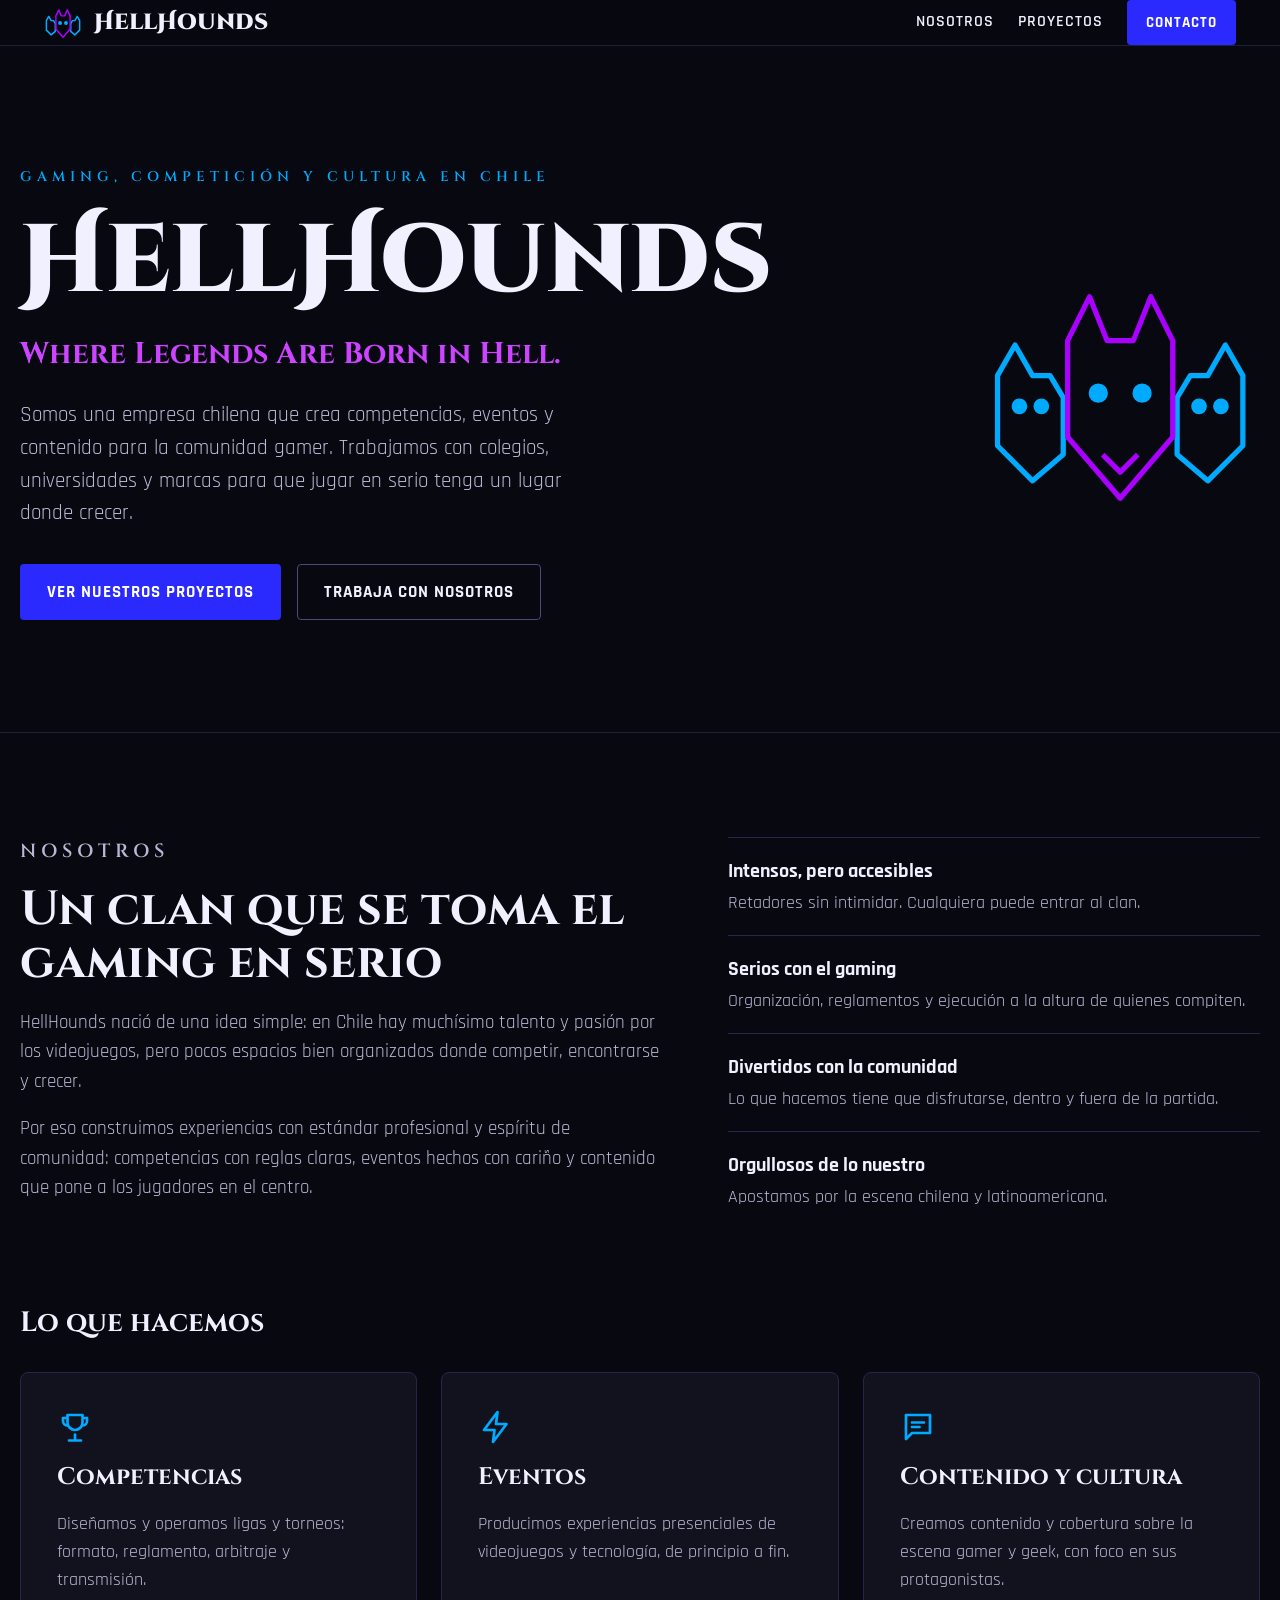
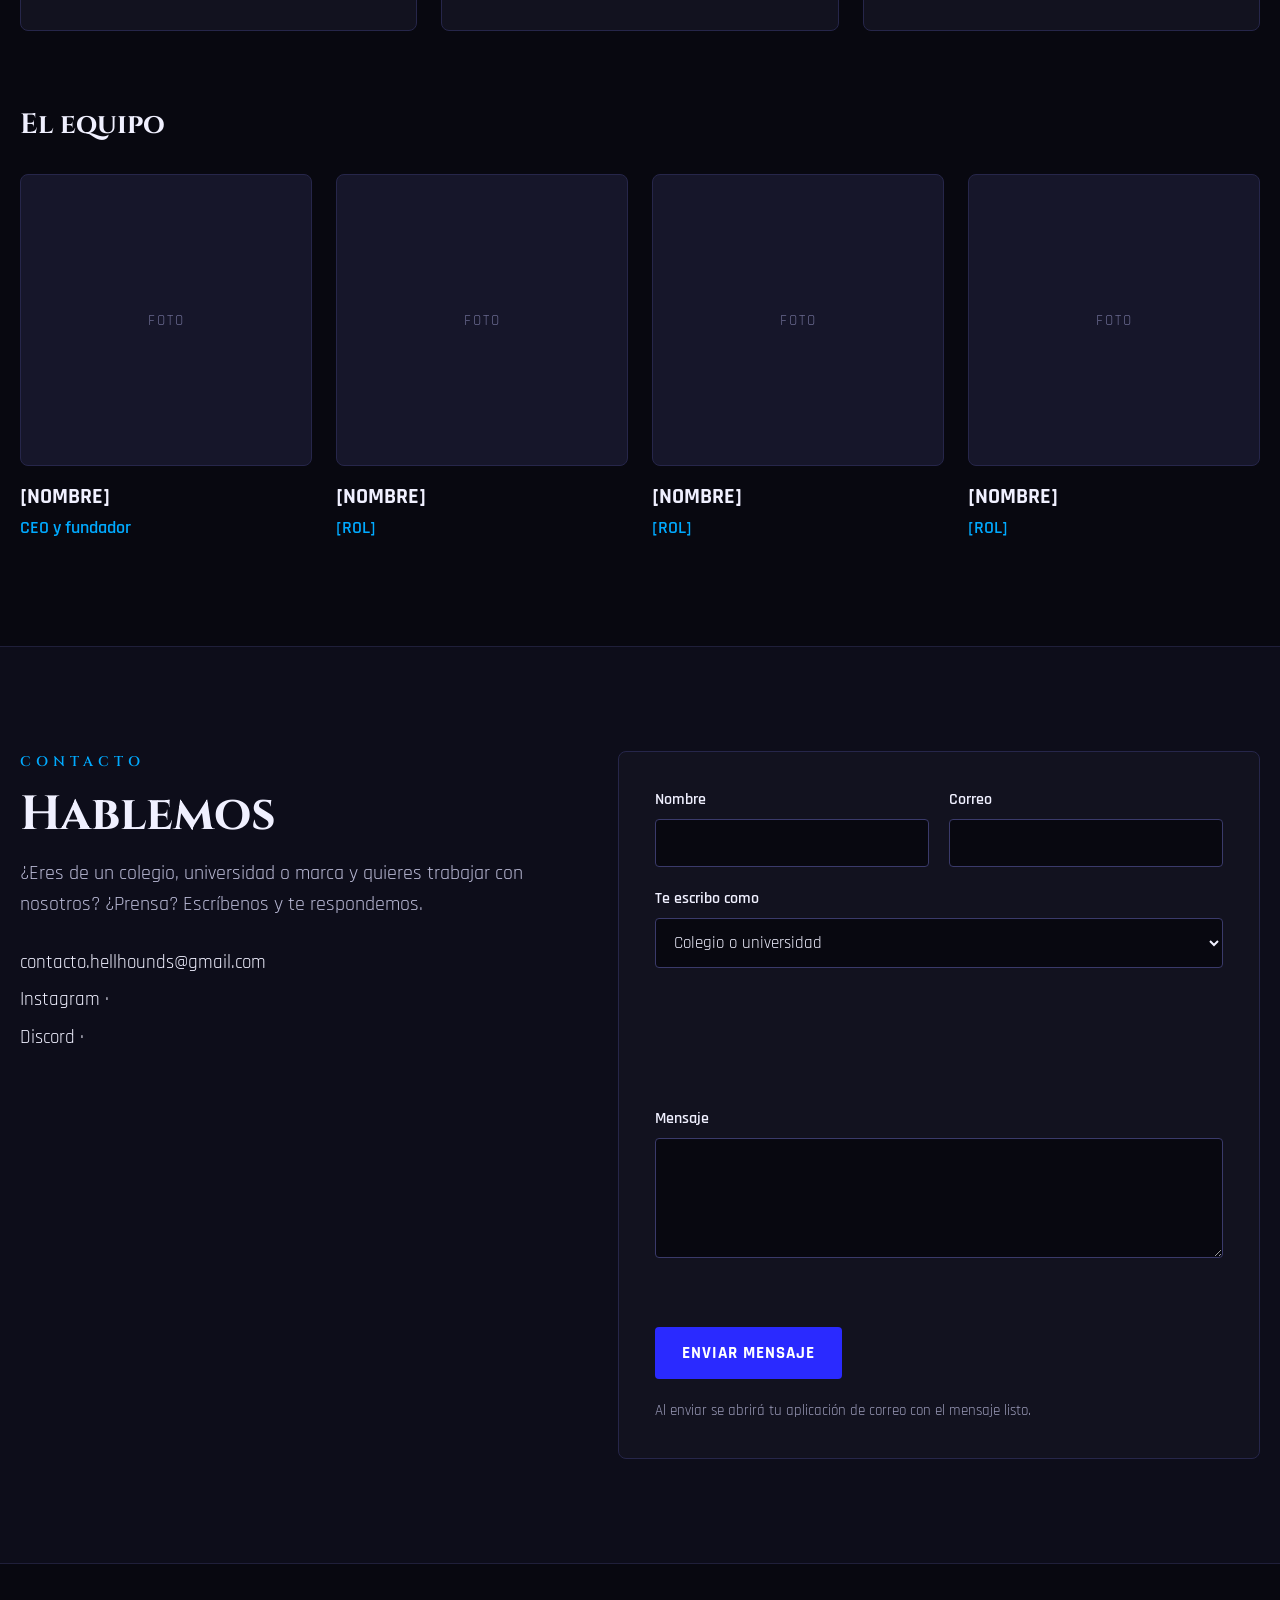
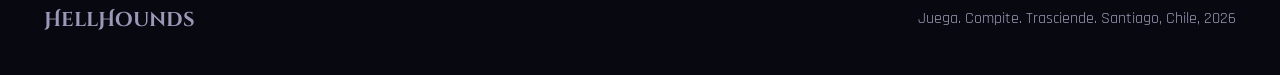
==== index.html @ 93c62664 "Actualizacion menor v1" ====
<!doctype html>
<html lang="es">
<head>
<meta charset="utf-8">
<meta name="viewport" content="width=device-width, initial-scale=1">
<title>HellHounds — Gaming, competición y cultura en Chile</title>
<meta name="description" content="HellHounds es una empresa chilena que crea competencias, eventos y contenido para la comunidad gamer.">
<meta property="og:title" content="HellHounds">
<meta property="og:description" content="Gaming, competición y cultura en Chile.">
<meta property="og:locale" content="es_CL">
<link rel="icon" href="data:image/svg+xml,%3Csvg xmlns='http://www.w3.org/2000/svg' viewBox='0 0 64 64'%3E%3Crect width='64' height='64' rx='12' fill='%23080810'/%3E%3Cpath d='M20 42 L20 20 L25 10 L29 20 L35 20 L39 10 L44 20 L44 42 L32 56 Z' fill='none' stroke='%23aa00ff' stroke-width='3' stroke-linejoin='round'/%3E%3Ccircle cx='27' cy='32' r='2.5' fill='%2300aaff'/%3E%3Ccircle cx='37' cy='32' r='2.5' fill='%2300aaff'/%3E%3C/svg%3E">
<link rel="preconnect" href="https://fonts.googleapis.com">
<link rel="preconnect" href="https://fonts.gstatic.com" crossorigin>
<link rel="stylesheet" href="https://fonts.googleapis.com/css2?family=Cinzel+Decorative:wght@700;900&family=Cinzel:wght@600;700&family=Rajdhani:wght@400;500;600;700&display=swap">
<link rel="stylesheet" href="styles.css">
</head>
<body>

<header>
  <nav class="wrap" aria-label="Principal">
    <a href="index.html" class="brand" aria-label="HellHounds, inicio">
      <svg width="38" height="38" viewBox="0 0 64 64" fill="none" stroke="#00aaff" stroke-width="2.5" stroke-linejoin="round" aria-hidden="true"><path d="M4 44 L4 28 L8 21 L12 28 L16 28 L19 33 L19 46 L12 52 Z"/><path d="M60 44 L60 28 L56 21 L52 28 L48 28 L45 33 L45 46 L52 52 Z"/><path d="M20 42 L20 20 L25 10 L29 20 L35 20 L39 10 L44 20 L44 42 L32 56 Z" stroke="#aa00ff"/><circle cx="27" cy="32" r="2" fill="#00aaff"/><circle cx="37" cy="32" r="2" fill="#00aaff"/></svg>
      HellHounds
    </a>
    <div class="links">
      <a href="#nosotros">Nosotros</a>
      <a href="proyectos.html">Proyectos</a>
      <a href="#contacto" class="btn btn-primary">Contacto</a>
    </div>
  </nav>
</header>

<main>
<section id="inicio">
  <div class="wrap hero">
    <div class="hero-text">
      <p class="kicker">Gaming, competición y cultura en Chile</p>
      <h1>HellHounds</h1>
      <p class="tagline">Where Legends Are Born in Hell.</p>
      <p class="lead">Somos una empresa chilena que crea competencias, eventos y contenido para la comunidad gamer. Trabajamos con colegios, universidades y marcas para que jugar en serio tenga un lugar donde crecer.</p>
      <div class="row" style="gap:16px;padding-top:8px">
        <a href="proyectos.html" class="btn btn-primary">Ver nuestros proyectos</a>
        <a href="#contacto" class="btn btn-ghost">Trabaja con nosotros</a>
      </div>
    </div>
    <div class="hero-mark">
      <svg viewBox="0 0 64 64" fill="none" stroke="#00aaff" stroke-width="1.2" stroke-linejoin="round" role="img" aria-label="Emblema de Cerbero, el perro de tres cabezas"><path d="M4 44 L4 28 L8 21 L12 28 L16 28 L19 33 L19 46 L12 52 Z"/><path d="M60 44 L60 28 L56 21 L52 28 L48 28 L45 33 L45 46 L52 52 Z"/><path d="M20 42 L20 20 L25 10 L29 20 L35 20 L39 10 L44 20 L44 42 L32 56 Z" stroke="#aa00ff"/><circle cx="27" cy="32" r="1.6" fill="#00aaff"/><circle cx="37" cy="32" r="1.6" fill="#00aaff"/><circle cx="9" cy="35" r="1.2" fill="#00aaff"/><circle cx="14" cy="35" r="1.2" fill="#00aaff"/><circle cx="50" cy="35" r="1.2" fill="#00aaff"/><circle cx="55" cy="35" r="1.2" fill="#00aaff"/><path d="M28 46 L32 50 L36 46" stroke="#aa00ff"/></svg>
    </div>
  </div>
</section>

<section id="nosotros">
  <div class="wrap pad">
    <div class="about">
      <div class="about-text">
        <p class="kicker">Nosotros</p>
        <h2 class="h2">Un clan que se toma el gaming en serio</h2>
        <p>HellHounds nació de una idea simple: en Chile hay muchísimo talento y pasión por los videojuegos, pero pocos espacios bien organizados donde competir, encontrarse y crecer.</p>
        <p>Por eso construimos experiencias con estándar profesional y espíritu de comunidad: competencias con reglas claras, eventos hechos con cariño y contenido que pone a los jugadores en el centro.</p>
      </div>
      <ul class="values">
        <li><strong>Intensos, pero accesibles</strong>Retadores sin intimidar. Cualquiera puede entrar al clan.</li>
        <li><strong>Serios con el gaming</strong>Organización, reglamentos y ejecución a la altura de quienes compiten.</li>
        <li><strong>Divertidos con la comunidad</strong>Lo que hacemos tiene que disfrutarse, dentro y fuera de la partida.</li>
        <li><strong>Orgullosos de lo nuestro</strong>Apostamos por la escena chilena y latinoamericana.</li>
      </ul>
    </div>

    <h3 class="sub">Lo que hacemos</h3>
    <div class="row">
      <article class="pillar">
        <svg width="36" height="36" viewBox="0 0 24 24" fill="none" stroke="#00aaff" stroke-width="1.8" stroke-linecap="round" stroke-linejoin="round" aria-hidden="true"><path d="M8 21h8M12 17v4M7 4h10v5a5 5 0 0 1-10 0V4zM7 6H4v2a3 3 0 0 0 3 3M17 6h3v2a3 3 0 0 1-3 3"/></svg>
        <h3>Competencias</h3>
        <p>Diseñamos y operamos ligas y torneos: formato, reglamento, arbitraje y transmisión.</p>
      </article>
      <article class="pillar">
        <svg width="36" height="36" viewBox="0 0 24 24" fill="none" stroke="#00aaff" stroke-width="1.8" stroke-linecap="round" stroke-linejoin="round" aria-hidden="true"><path d="M13 2 4 14h7l-1 8 9-12h-7l1-8z"/></svg>
        <h3>Eventos</h3>
        <p>Producimos experiencias presenciales de videojuegos y tecnología, de principio a fin.</p>
      </article>
      <article class="pillar">
        <svg width="36" height="36" viewBox="0 0 24 24" fill="none" stroke="#00aaff" stroke-width="1.8" stroke-linecap="round" stroke-linejoin="round" aria-hidden="true"><path d="M4 4h16v12H8l-4 4V4zM8 9h8M8 12h5"/></svg>
        <h3>Contenido y cultura</h3>
        <p>Creamos contenido y cobertura sobre la escena gamer y geek, con foco en sus protagonistas.</p>
      </article>
    </div>

    <h3 class="sub" id="equipo">El equipo</h3>
    <div class="row">
      <div class="member"><div class="photo">Foto</div><div><h3>[NOMBRE]</h3><p>CEO y fundador</p></div></div>
      <div class="member"><div class="photo">Foto</div><div><h3>[NOMBRE]</h3><p>[ROL]</p></div></div>
      <div class="member"><div class="photo">Foto</div><div><h3>[NOMBRE]</h3><p>[ROL]</p></div></div>
      <div class="member"><div class="photo">Foto</div><div><h3>[NOMBRE]</h3><p>[ROL]</p></div></div>
    </div>
  </div>
</section>

<section id="contacto" class="alt">
  <div class="wrap pad contact">
    <div class="contact-text">
      <p class="kicker">Contacto</p>
      <h2 class="h2">Hablemos</h2>
      <p class="lead">¿Eres de un colegio, universidad o marca y quieres trabajar con nosotros? ¿Prensa? Escríbenos y te respondemos.</p>
      <div class="channels">
        <a href="mailto:contacto.hellhounds@gmail.com">contacto.hellhounds@gmail.com</a>
        <a href="#">Instagram ·</a>
        <a href="#">Discord ·</a>
      </div>
    </div>
    <form id="contact-form" aria-label="Formulario de contacto">
      <div class="row" style="gap:20px">
        <div class="field"><label for="f-nombre">Nombre</label><input id="f-nombre" name="nombre" type="text" autocomplete="name" required></div>
        <div class="field"><label for="f-correo">Correo</label><input id="f-correo" name="correo" type="email" autocomplete="email" required></div>
      </div>
      <div class="field"><label for="f-tipo">Te escribo como</label>
        <select id="f-tipo" name="tipo">
          <option>Colegio o universidad</option>
          <option>Marca o auspiciador</option>
          <option>Prensa</option>
          <option>Otro</option>
        </select>
      </div>
      <div class="field"><label for="f-msg">Mensaje</label><textarea id="f-msg" name="mensaje" rows="4" required></textarea></div>
      <button type="submit" class="btn btn-primary" style="align-self:flex-start">Enviar mensaje</button>
      <p class="form-note">Al enviar se abrirá tu aplicación de correo con el mensaje listo.</p>
    </form>
  </div>
</section>
</main>

<footer>
  <div class="wrap">
    <span class="brand">HellHounds</span>
    <span>Juega. Compite. Trasciende. Santiago, Chile, 2026</span>
  </div>
</footer>

<script>
// Correo que recibe los mensajes del formulario. Cámbialo si usas otra dirección.
const CONTACT_EMAIL = 'contacto@hellhounds.cl';
document.getElementById('contact-form').addEventListener('submit', function (e) {
  e.preventDefault();
  const f = e.target;
  const subject = 'Contacto web: ' + f.tipo.value + ' - ' + f.nombre.value;
  const body = 'Nombre: ' + f.nombre.value + '\nCorreo: ' + f.correo.value + '\nTipo: ' + f.tipo.value + '\n\n' + f.mensaje.value;
  window.location.href = 'mailto:' + CONTACT_EMAIL + '?subject=' + encodeURIComponent(subject) + '&body=' + encodeURIComponent(body);
});
</script>
</body>
</html>
---- styles.css ----
:root{
  --void:#080810; --deep:#0d0d1a; --surface:#12121f; --line:#1f1f3a; --card-line:#26264a;
  --text:#f0f0ff; --muted:#b8b8d4; --dim:#9a9ab8;
  --blue:#2a2aff; --neon:#00aaff; --purple:#aa00ff; --violet:#cc44ff;
  --gold:#e0b04a; --gold-line:#3a3220; --gold-bg:#14120c;
  --display:'Cinzel Decorative', Georgia, serif;
  --serif:'Cinzel', Georgia, serif;
  --sans:'Rajdhani', 'Segoe UI', system-ui, sans-serif;
}
*{box-sizing:border-box}
html{scroll-behavior:smooth}
@media (prefers-reduced-motion: reduce){html{scroll-behavior:auto}}
body{margin:0;background:var(--void);color:var(--text);font-family:var(--sans);font-size:18px;line-height:1.55}
img,svg{max-width:100%}
a{color:var(--text);text-decoration:none}
a:hover{color:var(--neon)}
:focus-visible{outline:2px solid var(--neon);outline-offset:3px}
.wrap{max-width:1240px;margin:0 auto;padding:0 24px}
section{border-bottom:1px solid var(--line);scroll-margin-top:84px}
.pad{padding:104px 0}
.alt{background:var(--deep)}
h1,h2,h3,p{margin:0}
.kicker{font-family:var(--serif);font-weight:600;font-size:14px;letter-spacing:5px;text-transform:uppercase;color:var(--neon)}
.h2{font-family:var(--serif);font-weight:700;font-size:clamp(34px,5vw,48px);line-height:1.1}
.lead{font-size:20px;color:var(--muted);max-width:720px}
.intro{display:flex;flex-direction:column;gap:12px;margin-bottom:48px}
.btn{display:inline-flex;align-items:center;justify-content:center;min-height:52px;padding:14px 26px;border-radius:4px;font-weight:700;font-size:17px;letter-spacing:1px;text-transform:uppercase;border:1px solid transparent;cursor:pointer;font-family:inherit}
.btn-primary{background:var(--blue);color:#fff}
.btn-primary:hover{background:#3d3dff;color:#fff}
.btn-ghost{border-color:#4a4a7a;color:var(--text)}
.btn-gold{background:var(--gold);color:#14100a}
.btn-gold:hover{background:#f2c96b;color:#14100a}
.row{display:flex;flex-wrap:wrap;gap:24px}

/* Header */
header{position:sticky;top:0;z-index:10;background:rgba(8,8,16,.94);backdrop-filter:blur(8px);border-bottom:1px solid var(--line)}
nav{display:flex;flex-wrap:wrap;align-items:center;justify-content:space-between;gap:16px;padding-top:14px;padding-bottom:14px}
.brand{display:flex;align-items:center;gap:12px;font-family:var(--display);font-weight:900;font-size:22px}
.links{display:flex;flex-wrap:wrap;align-items:center;gap:24px;font-weight:600;font-size:16px;letter-spacing:1px;text-transform:uppercase}
.links .btn{min-height:44px;padding:10px 18px;font-size:15px}

/* Hero */
.hero{display:flex;flex-wrap:wrap;align-items:center;gap:64px;padding:120px 0 112px}
.hero-text{flex:999 1 520px;min-width:0;display:flex;flex-direction:column;gap:26px}
.hero h1{font-family:var(--display);font-weight:900;font-size:clamp(52px,9vw,96px);line-height:1}
.tagline{font-family:var(--serif);font-weight:700;font-size:clamp(22px,3vw,30px);line-height:1.25;color:var(--violet)}
.hero .lead{font-size:21px;max-width:580px}
.hero-mark{flex:1 1 280px;display:flex;justify-content:center}
.hero-mark svg{width:min(340px,70vw);height:auto}

/* Pillars */
.pillar{flex:1 1 300px;background:var(--surface);border:1px solid var(--card-line);border-radius:8px;padding:36px;display:flex;flex-direction:column;gap:14px}
.pillar h3{font-family:var(--serif);font-size:24px}
.pillar p{color:var(--muted)}

/* Projects index */
.proj{flex:1 1 300px;border-radius:8px;padding:32px;display:flex;flex-direction:column;gap:12px;color:var(--text)}
.proj .label{font-size:14px;letter-spacing:3px;text-transform:uppercase;font-weight:700}
.proj .name{font-family:var(--serif);font-weight:700;font-size:30px;line-height:1.15}
.proj .desc{color:var(--muted)}
.proj .go{font-weight:700;letter-spacing:1px;text-transform:uppercase;font-size:15px;padding-top:8px}
.proj-s1{background:var(--gold-bg);border:1px solid var(--gold-line)}
.proj-s1 .label,.proj-s1 .name{color:var(--gold)}
.proj-s1 .name{letter-spacing:3px}
.proj-liga{background:var(--surface);border:1px solid var(--card-line)}
.proj-liga .label{color:var(--neon)}
.proj-soon{border:1px dashed #3a3a6a}
.proj-soon .label{color:var(--dim)}
a.proj:hover{color:var(--text);border-color:var(--neon)}
a.proj-s1:hover{border-color:var(--gold)}

/* Stage One */
.s1{display:flex;flex-wrap:wrap;gap:56px;align-items:flex-start}
.s1-text{flex:1 1 420px;min-width:0;display:flex;flex-direction:column;gap:20px}
.s1-text .kicker{color:var(--gold)}
.s1-title{font-family:var(--serif);font-weight:700;font-size:clamp(48px,7vw,72px);line-height:1;letter-spacing:4px;color:var(--gold)}
.facts{display:flex;flex-wrap:wrap;gap:32px;padding-top:8px}
.fact span{display:block}
.fact .k{font-size:14px;letter-spacing:3px;text-transform:uppercase;color:var(--dim)}
.fact .v{font-weight:700;font-size:22px}
.s1-list{flex:1 1 420px;min-width:0;display:flex;flex-direction:column;gap:16px;list-style:none;margin:0;padding:0}
.s1-list li{display:flex;gap:20px;align-items:flex-start;border-top:1px solid var(--gold-line);padding-top:20px}
.s1-list .num{font-family:var(--serif);font-weight:700;font-size:18px;color:var(--gold);min-width:36px}
.s1-list h3{font-size:22px;margin-bottom:4px}
.s1-list p{color:var(--muted)}

/* Liga */
.step{flex:1 1 220px;border:1px solid var(--card-line);border-radius:8px;padding:28px;display:flex;flex-direction:column;gap:10px}
.step .label{font-size:14px;letter-spacing:3px;text-transform:uppercase;color:var(--neon);font-weight:700}
.step h3{font-size:22px}
.step p{color:var(--muted)}
.step-final{border-color:var(--gold);background:var(--gold-bg)}
.step-final .label{color:var(--gold)}
.req{margin-top:24px;background:var(--surface);border:1px solid var(--card-line);border-radius:8px;padding:32px;display:flex;flex-direction:column;gap:14px}
.req h3{font-family:var(--serif);font-size:24px}
.req p{color:var(--muted)}
.req strong{color:var(--text)}

/* Team */
.member{flex:1 1 220px;display:flex;flex-direction:column;gap:14px}
.photo{aspect-ratio:1/1;background:#16162a;border:1px solid var(--card-line);border-radius:8px;display:flex;align-items:center;justify-content:center;color:#6a6a90;font-size:15px;letter-spacing:2px;text-transform:uppercase}
.member h3{font-size:22px}
.member p{color:var(--neon);font-weight:600}

/* Contact */
.contact{display:flex;flex-wrap:wrap;gap:56px}
.contact-text{flex:1 1 360px;min-width:0;display:flex;flex-direction:column;gap:16px}
.channels{display:flex;flex-direction:column;gap:8px;padding-top:12px;font-size:19px}
form{flex:1 1 460px;min-width:0;background:var(--surface);border:1px solid var(--card-line);border-radius:8px;padding:36px;display:flex;flex-direction:column;gap:20px}
.field{flex:1 1 200px;display:flex;flex-direction:column;gap:6px}
label{font-weight:600;font-size:16px}
input,select,textarea{background:var(--void);border:1px solid #3a3a6a;border-radius:4px;color:var(--text);padding:12px 14px;font-size:17px;font-family:inherit;min-height:48px;width:100%}
textarea{resize:vertical;min-height:120px}
input:focus,select:focus,textarea:focus{border-color:var(--neon);outline:none;box-shadow:0 0 0 2px rgba(0,170,255,.35)}
.form-note{font-size:15px;color:var(--dim)}

footer .wrap{display:flex;flex-wrap:wrap;justify-content:space-between;align-items:center;gap:16px;padding-top:40px;padding-bottom:40px;color:var(--dim);font-size:16px}
footer .brand{font-size:20px;font-weight:700}

@media (max-width:640px){
  .pad{padding:72px 0}
  .hero{padding:72px 0 64px;gap:40px}
  .links{gap:16px;font-size:15px}
  .pillar,.proj,.req,form{padding:24px}
}

/* Nosotros */
.about{display:flex;flex-wrap:wrap;gap:56px;align-items:flex-start;margin-bottom:72px}
.about-text{flex:1 1 480px;min-width:0;display:flex;flex-direction:column;gap:18px}
.about-text p{color:var(--muted);font-size:19px;max-width:640px}
.values{flex:1 1 360px;min-width:0;list-style:none;margin:0;padding:0;display:flex;flex-direction:column;gap:0}
.values li{border-top:1px solid var(--card-line);padding:18px 0;color:var(--muted)}
.values li strong{display:block;color:var(--text);font-size:20px;margin-bottom:2px}
.sub{font-family:var(--serif);font-weight:700;font-size:28px;margin:72px 0 28px}
.nav-current{color:var(--neon)}
.proj .go{color:var(--text)}
.page-head{padding:96px 0 56px}
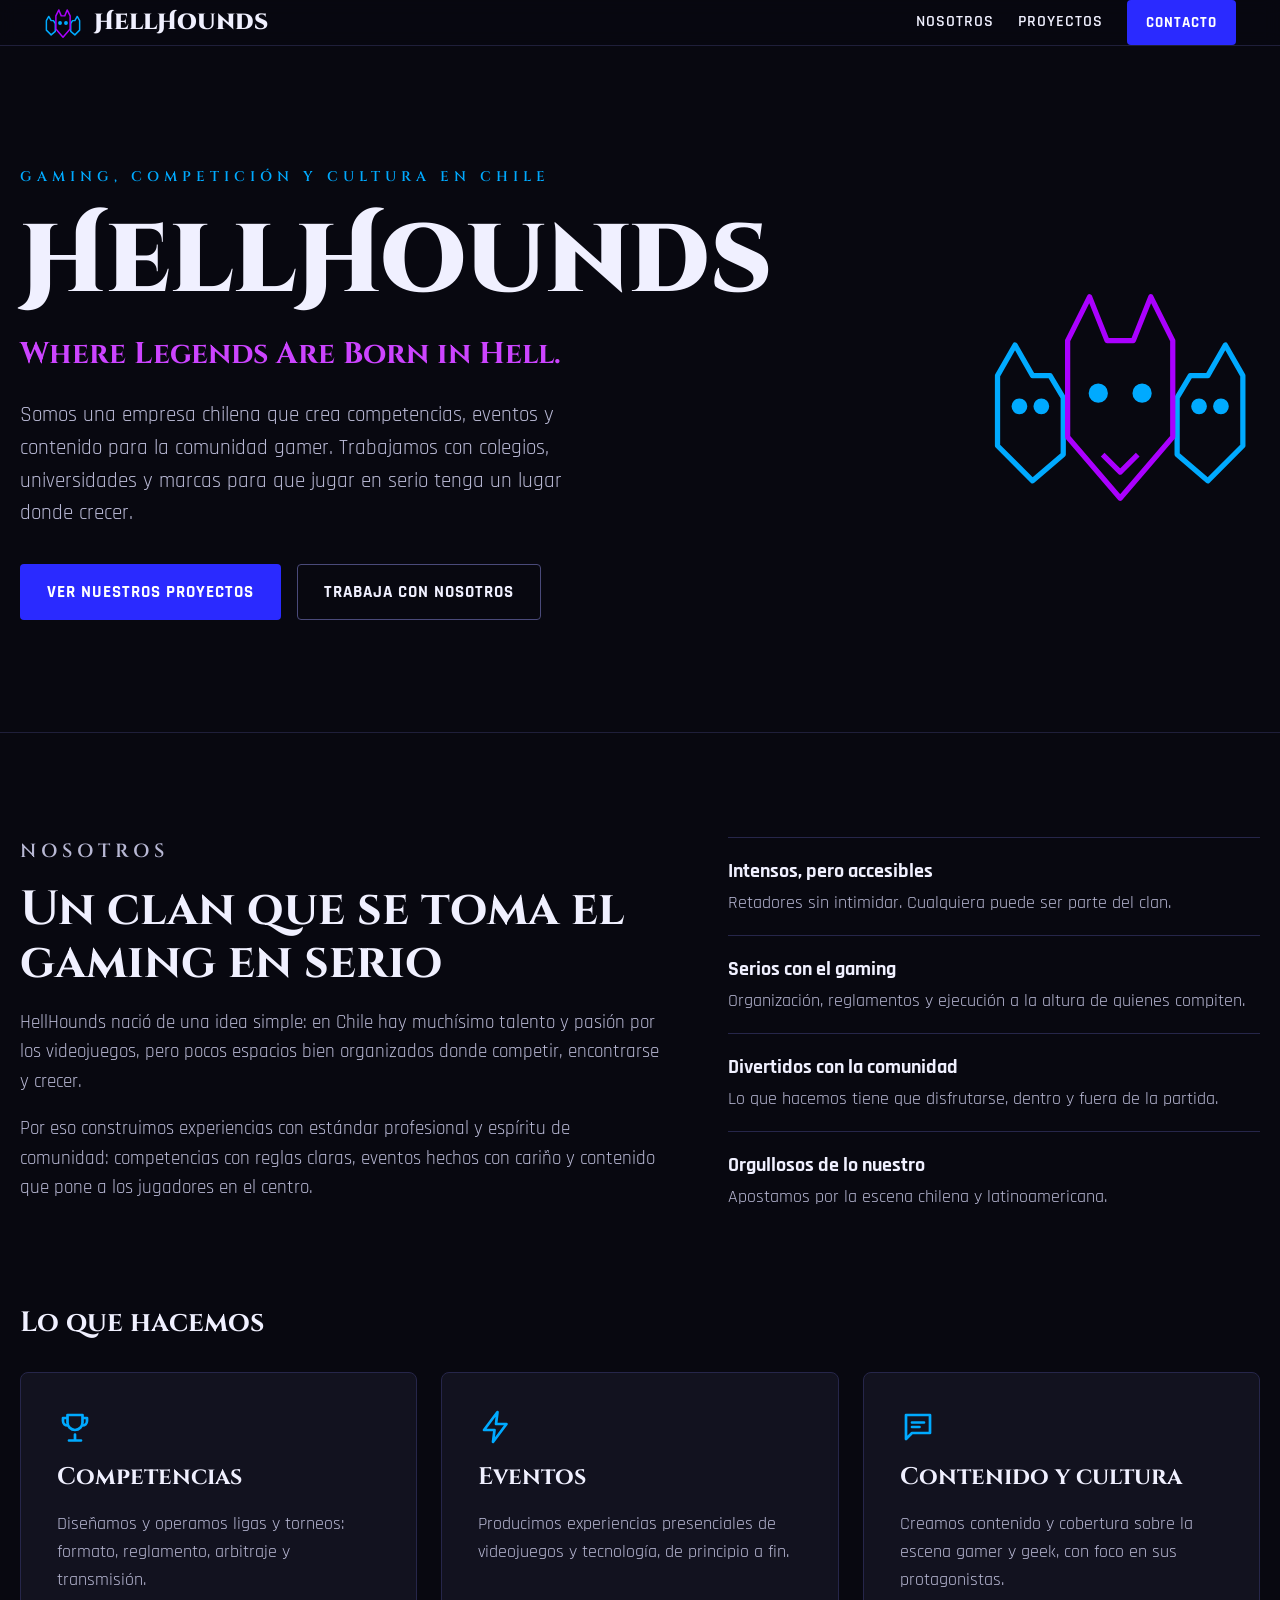
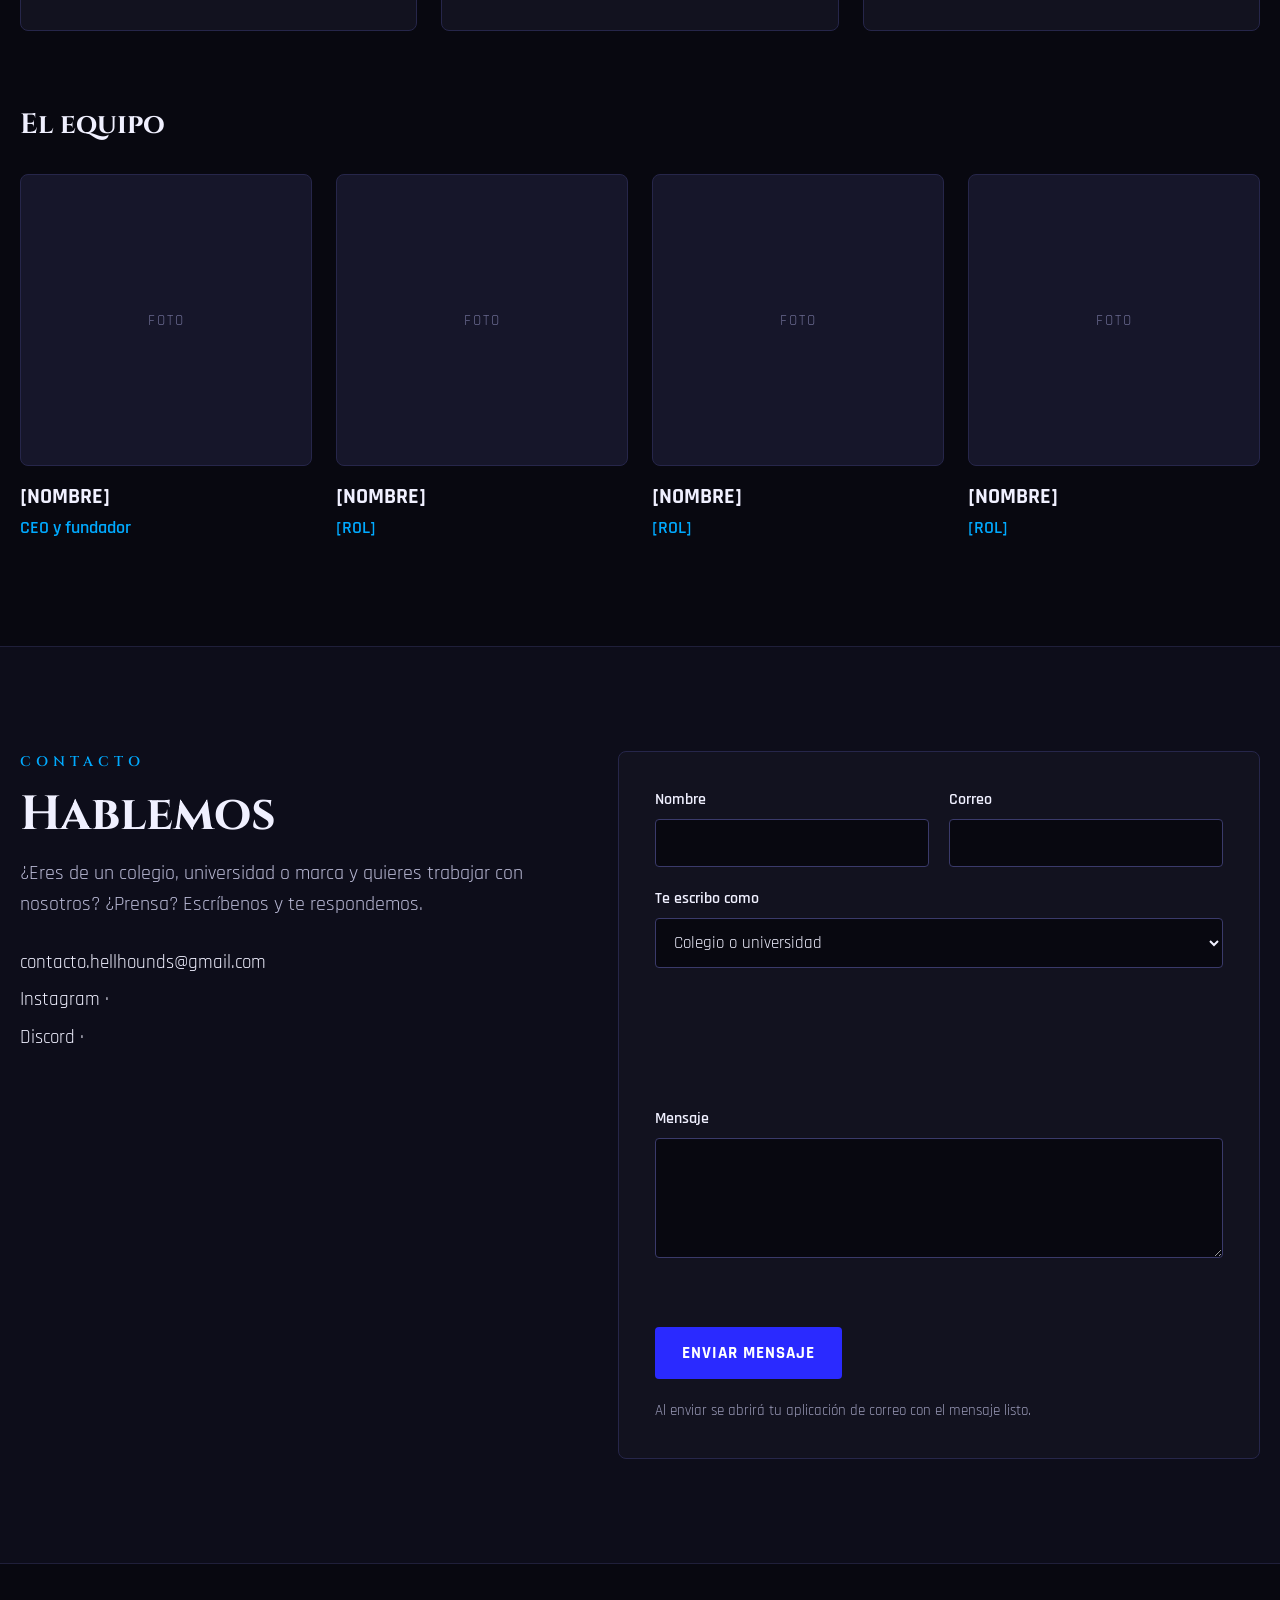
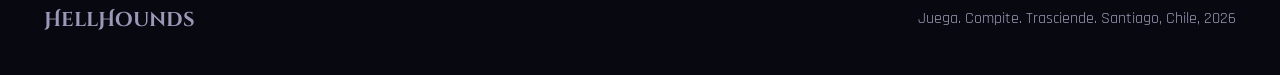
==== commit 60cf90be: "Actualización menor V1.0.1" ====
--- a/index.html
+++ b/index.html
@@ -59,7 +59,7 @@
         <p>Por eso construimos experiencias con estándar profesional y espíritu de comunidad: competencias con reglas claras, eventos hechos con cariño y contenido que pone a los jugadores en el centro.</p>
       </div>
       <ul class="values">
-        <li><strong>Intensos, pero accesibles</strong>Retadores sin intimidar. Cualquiera puede entrar al clan.</li>
+        <li><strong>Intensos, pero accesibles</strong>Retadores sin intimidar. Cualquiera puede ser parte del clan.</li>
         <li><strong>Serios con el gaming</strong>Organización, reglamentos y ejecución a la altura de quienes compiten.</li>
         <li><strong>Divertidos con la comunidad</strong>Lo que hacemos tiene que disfrutarse, dentro y fuera de la partida.</li>
         <li><strong>Orgullosos de lo nuestro</strong>Apostamos por la escena chilena y latinoamericana.</li>
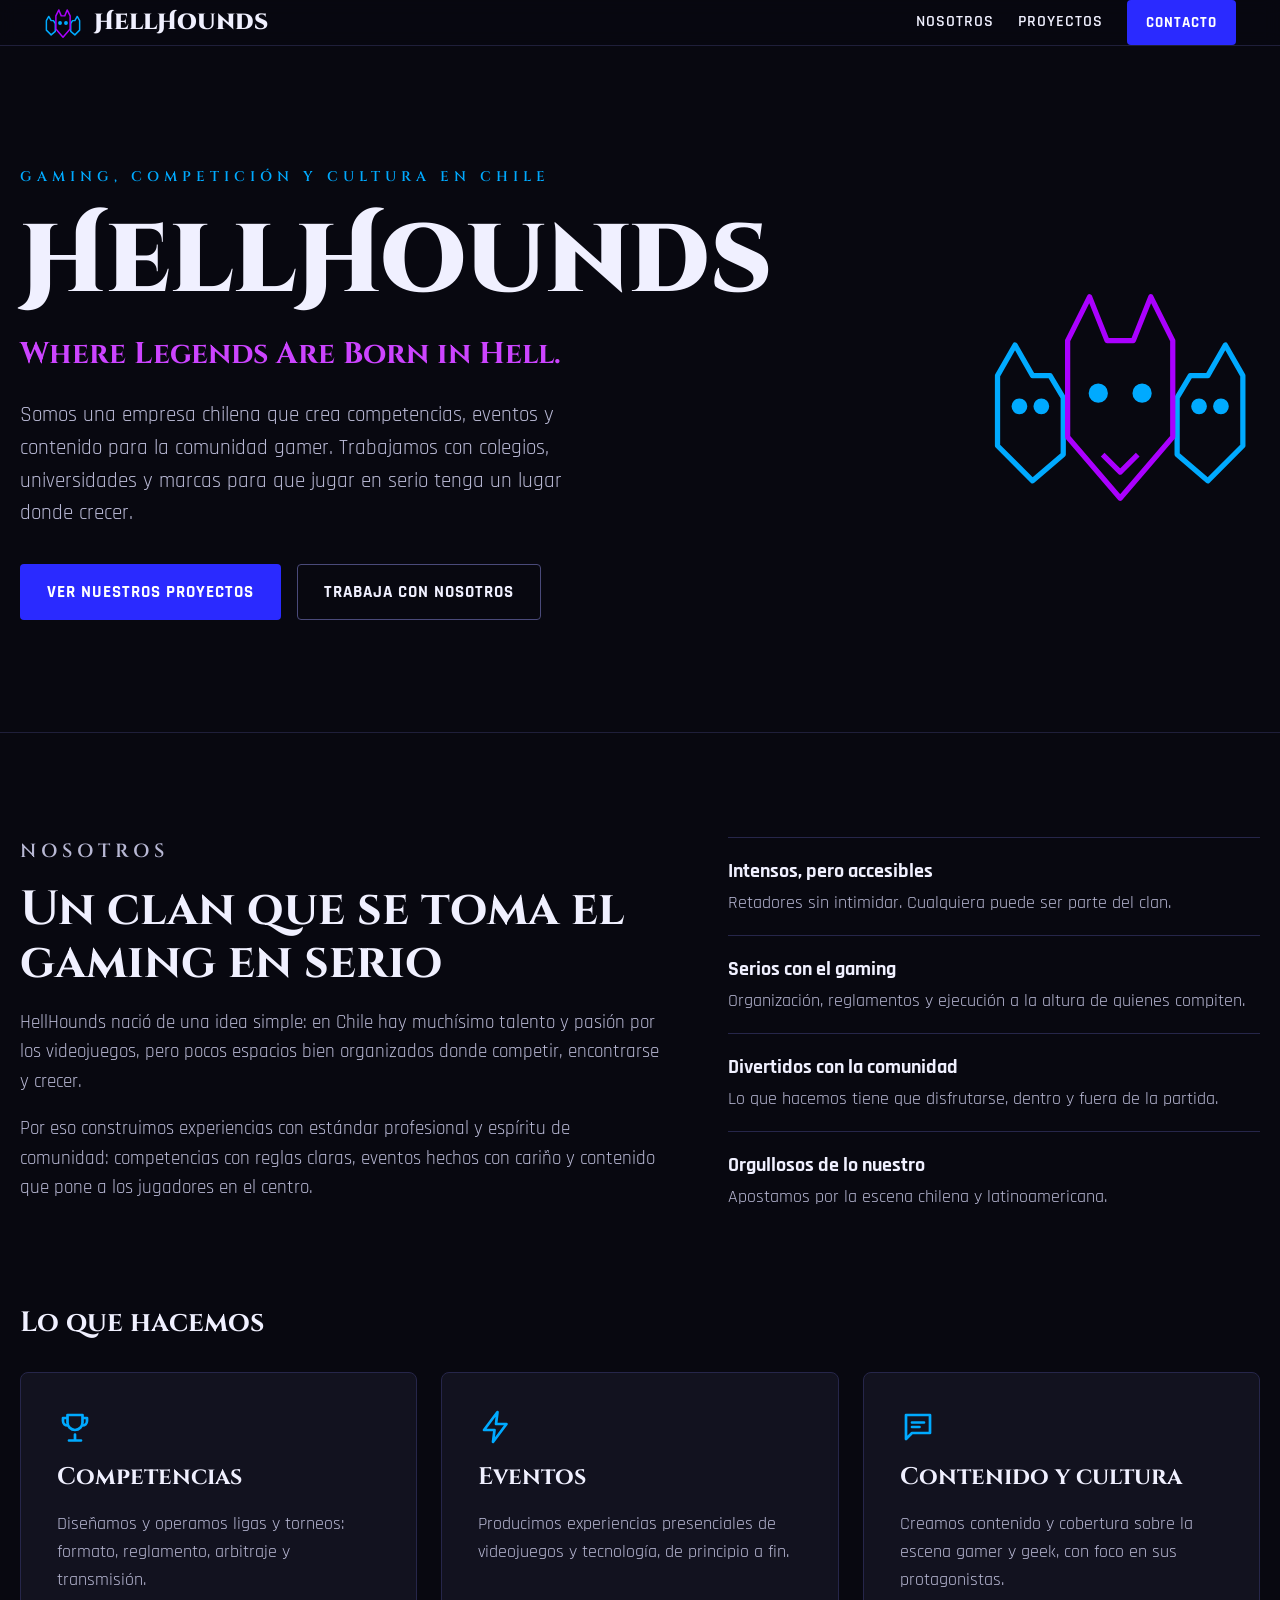
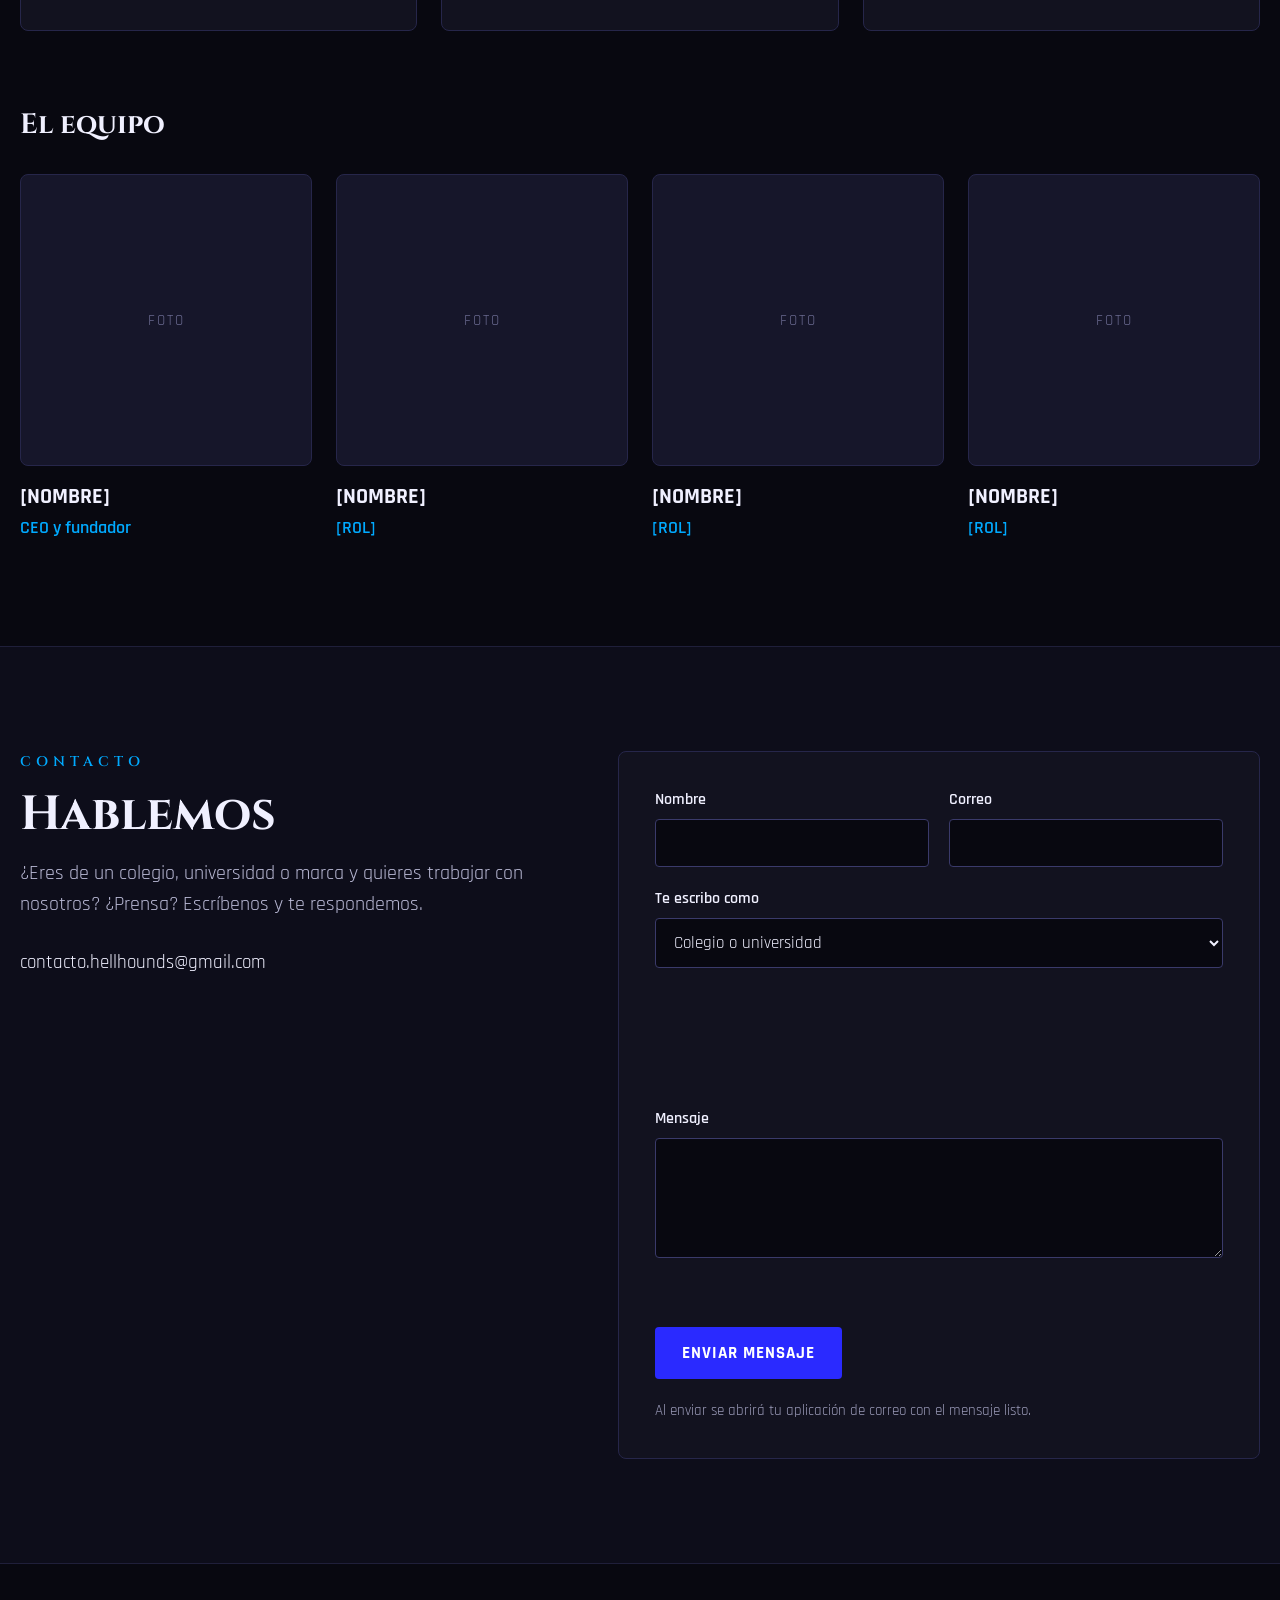
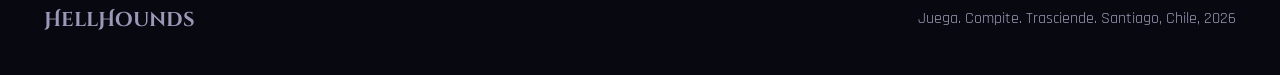
==== commit 57f5a916: "Tarjetas de proyectos como "Próximamente" y quitar redes sin enlace - Liga Escolar Valorant y Stage " ====
--- a/index.html
+++ b/index.html
@@ -103,8 +103,6 @@
       <p class="lead">¿Eres de un colegio, universidad o marca y quieres trabajar con nosotros? ¿Prensa? Escríbenos y te respondemos.</p>
       <div class="channels">
         <a href="mailto:contacto.hellhounds@gmail.com">contacto.hellhounds@gmail.com</a>
-        <a href="#">Instagram ·</a>
-        <a href="#">Discord ·</a>
       </div>
     </div>
     <form id="contact-form" aria-label="Formulario de contacto">
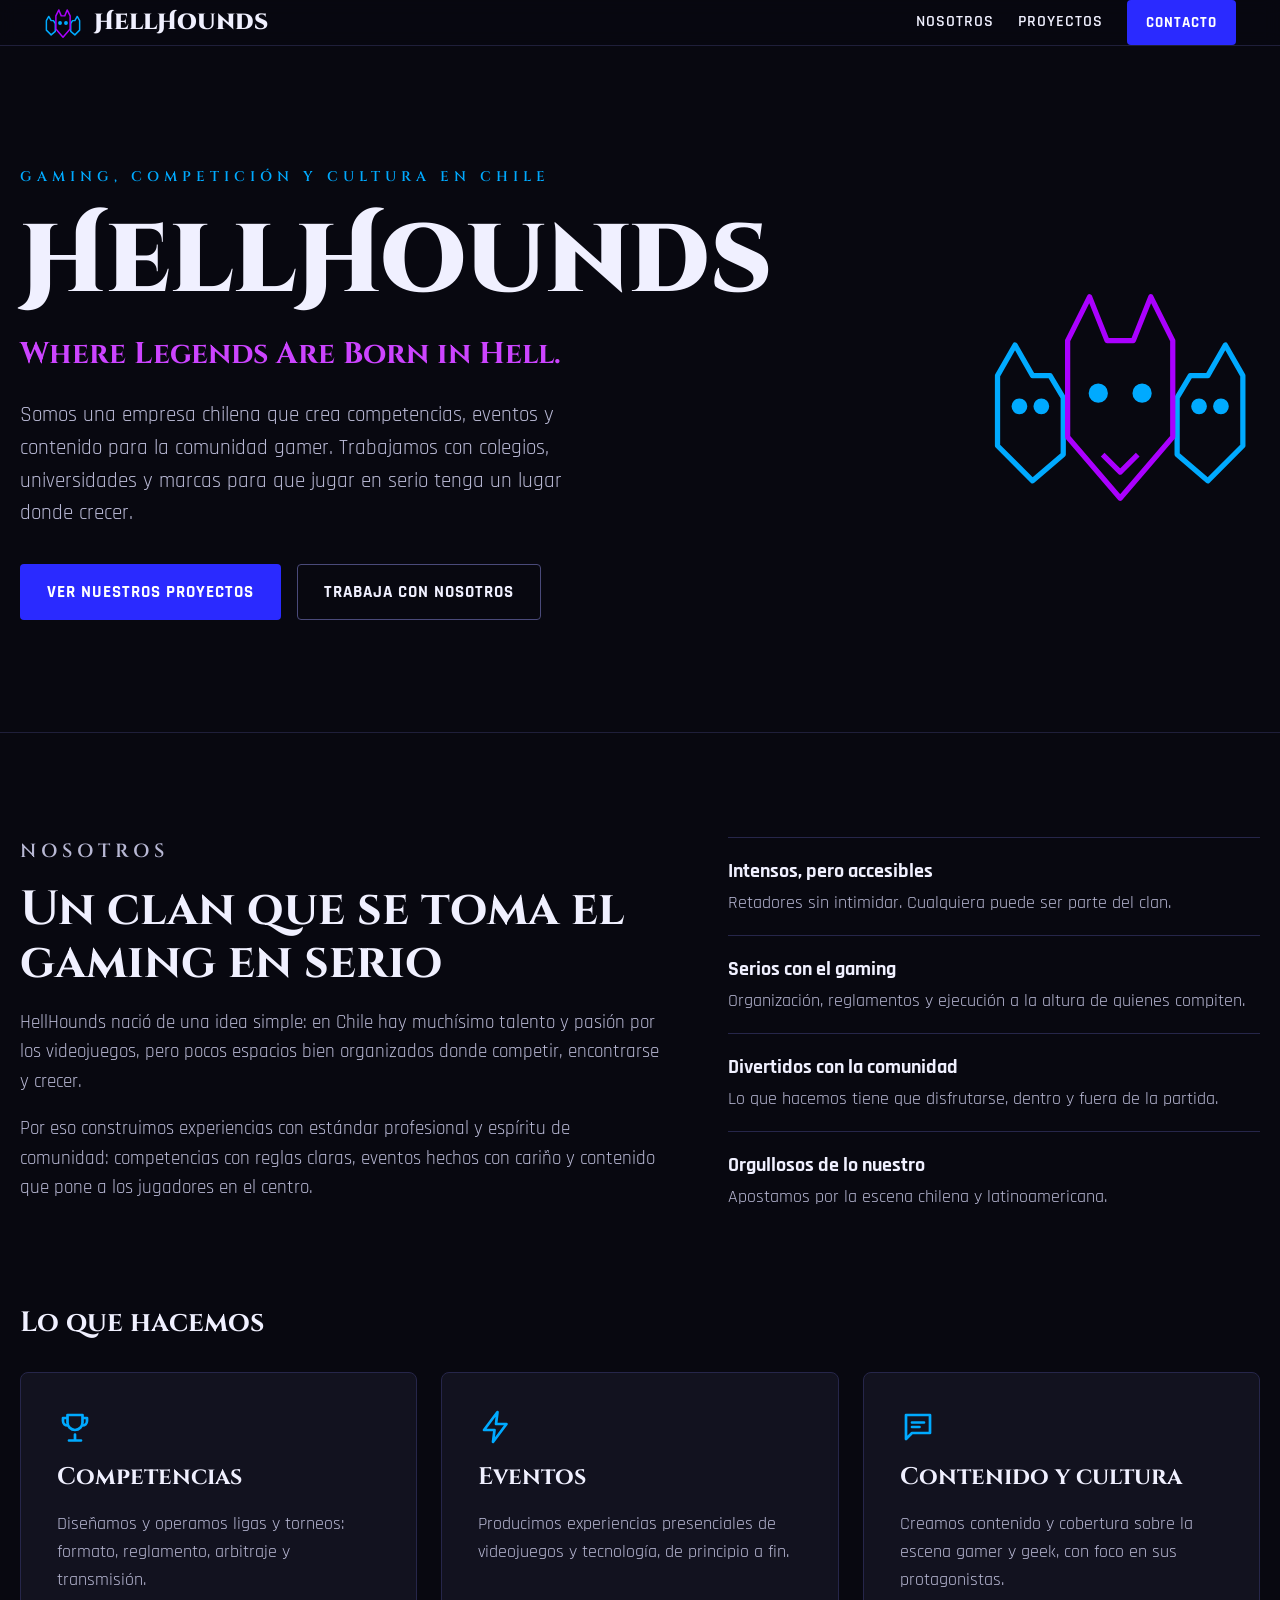
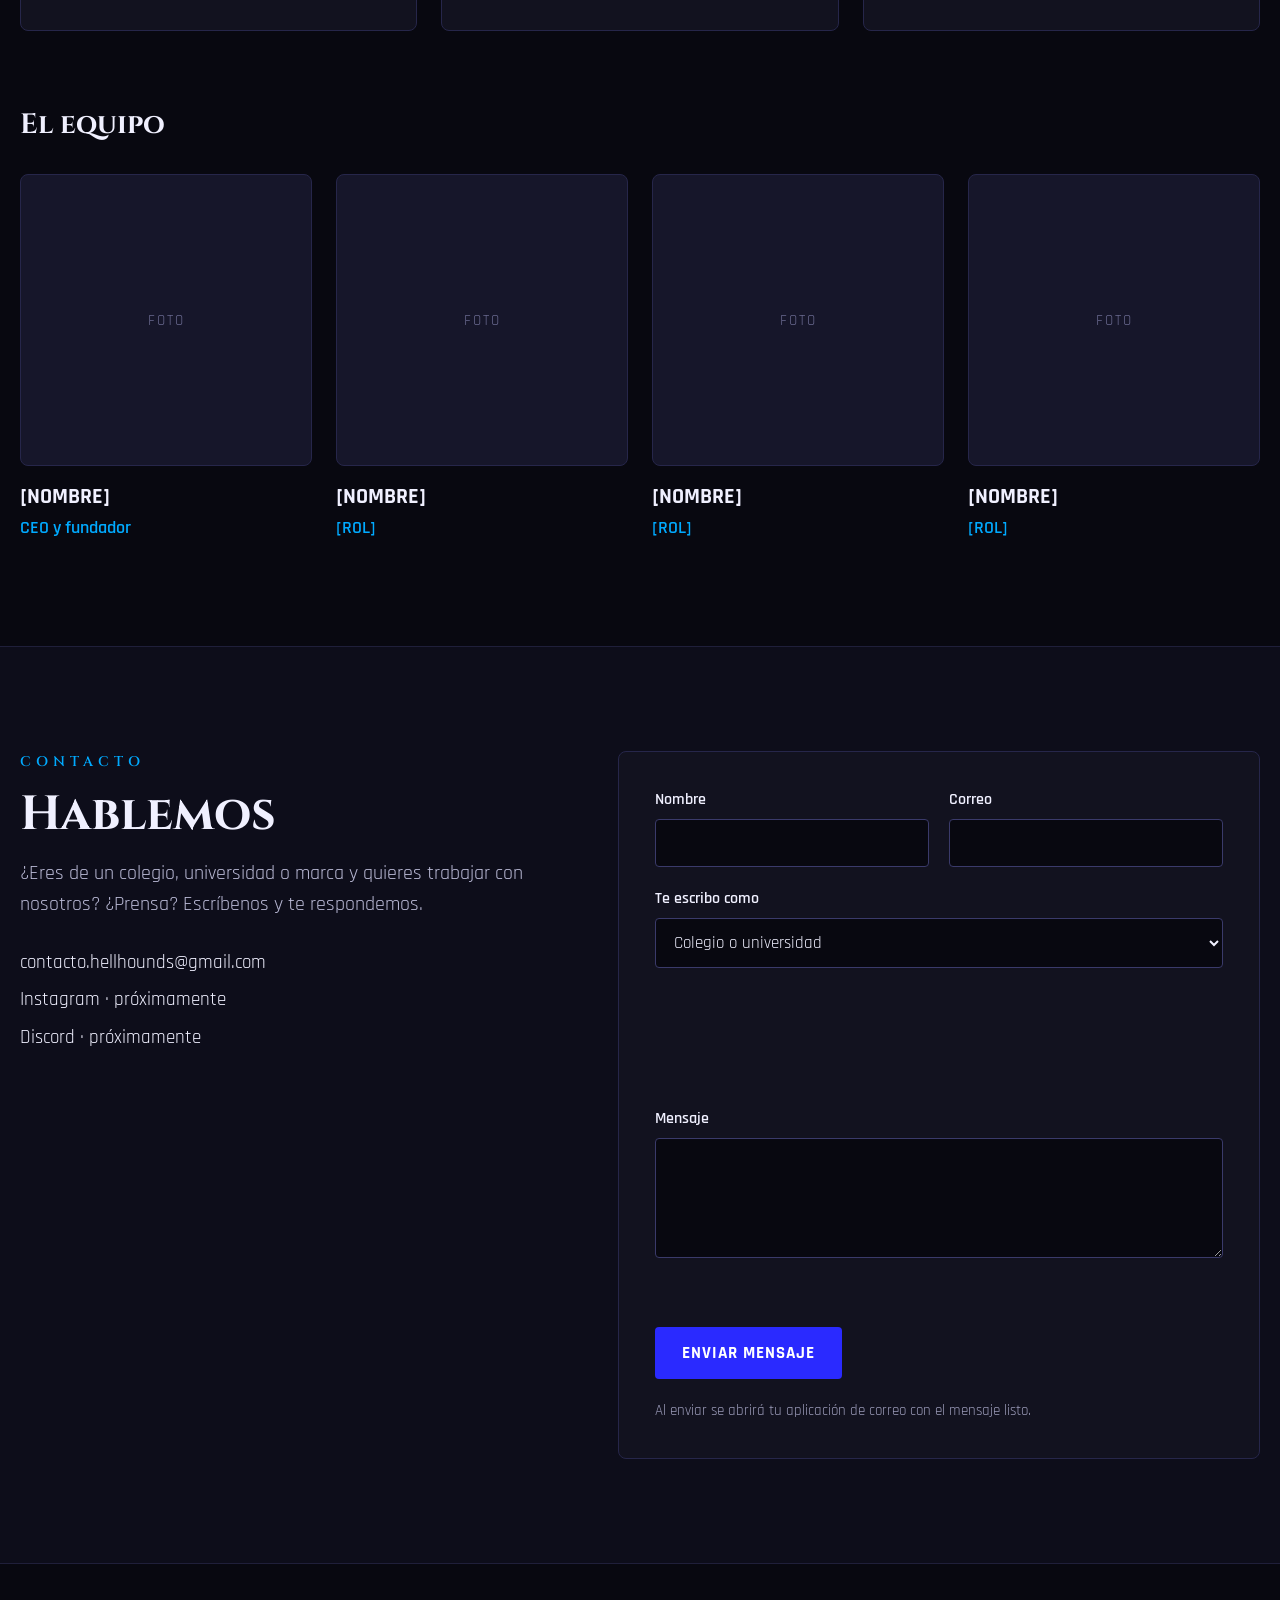
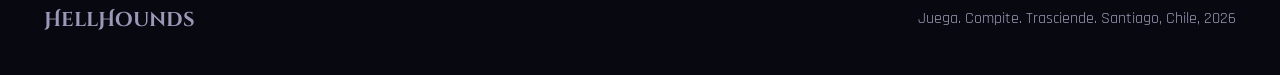
==== commit 74bc67b4: "Restaurar Instagram y Discord en Contacto como "próximamente" Se mantienen los espacios para los can" ====
--- a/index.html
+++ b/index.html
@@ -103,6 +103,9 @@
       <p class="lead">¿Eres de un colegio, universidad o marca y quieres trabajar con nosotros? ¿Prensa? Escríbenos y te respondemos.</p>
       <div class="channels">
         <a href="mailto:contacto.hellhounds@gmail.com">contacto.hellhounds@gmail.com</a>
+        <!-- TODO: cuando estén listos, cambiar cada <span> por <a href="URL"> con el usuario o la invitación -->
+        <span>Instagram · próximamente</span>
+        <span>Discord · próximamente</span>
       </div>
     </div>
     <form id="contact-form" aria-label="Formulario de contacto">
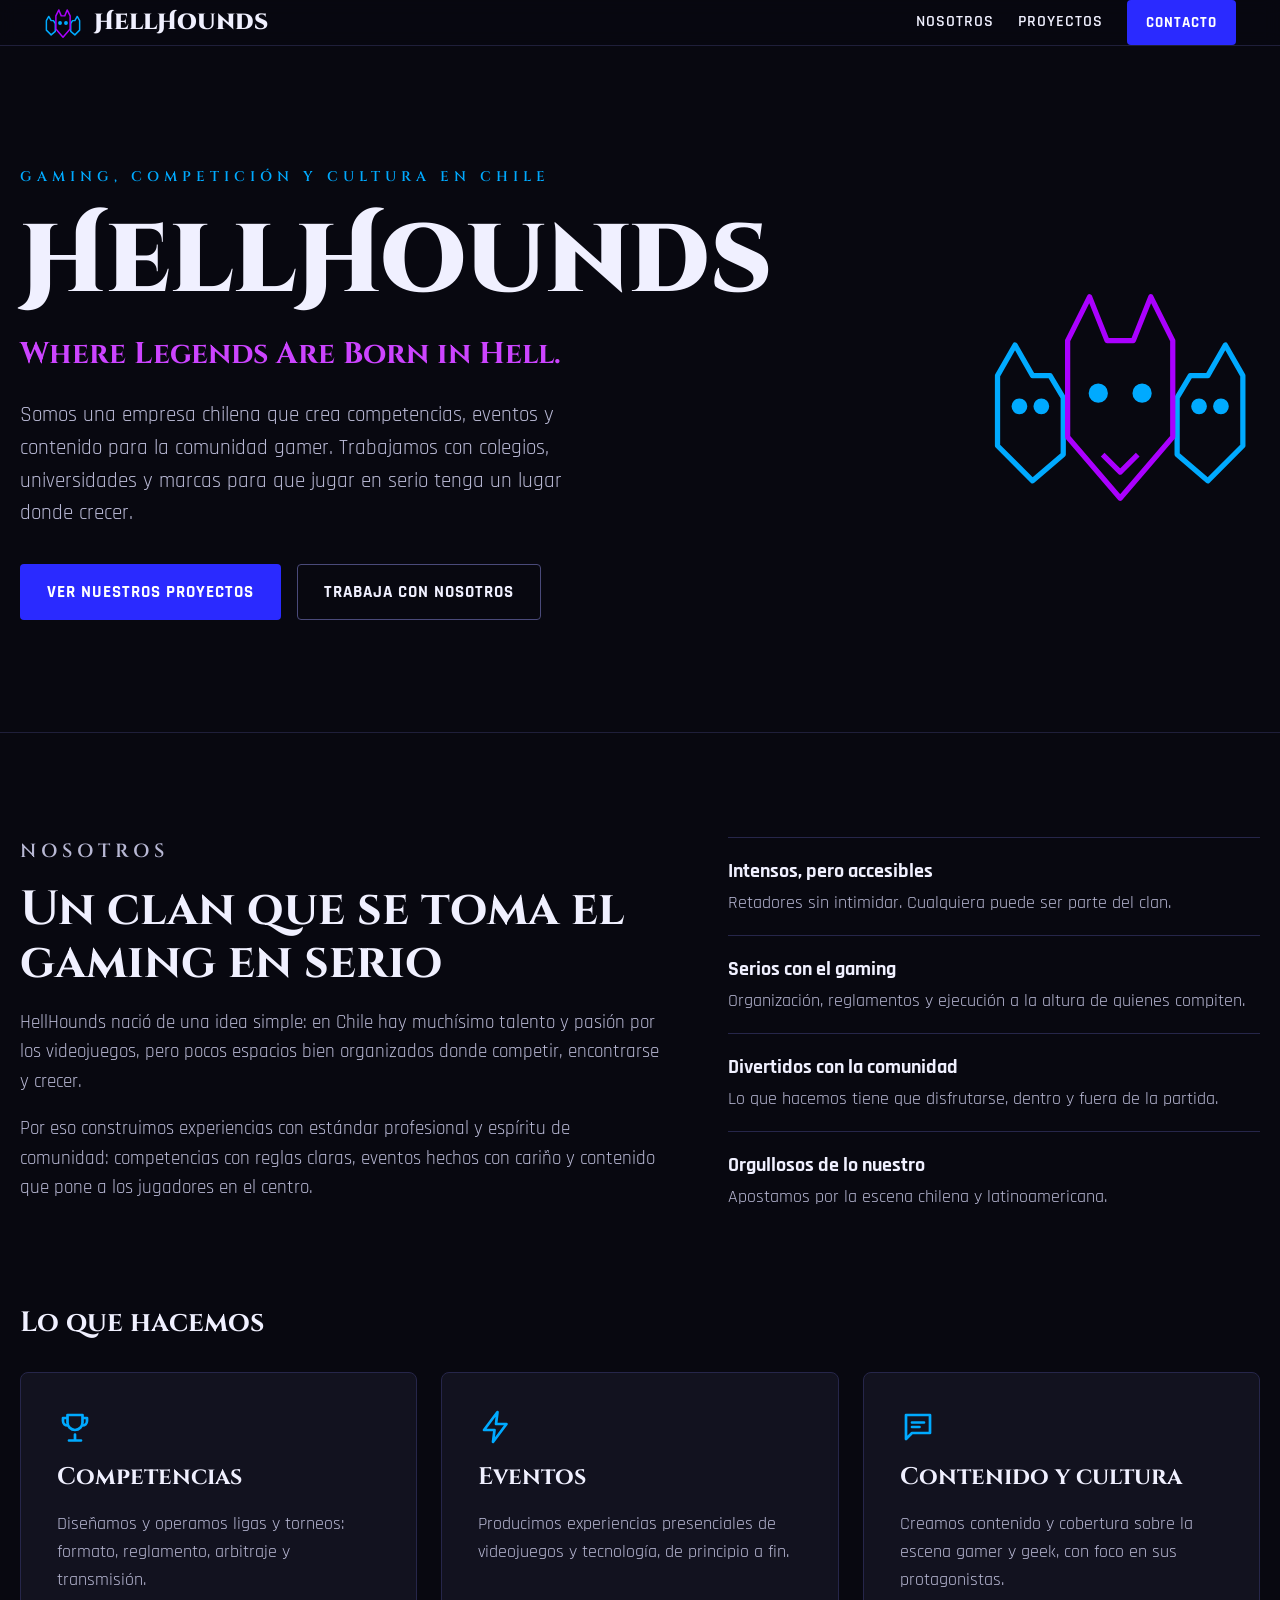
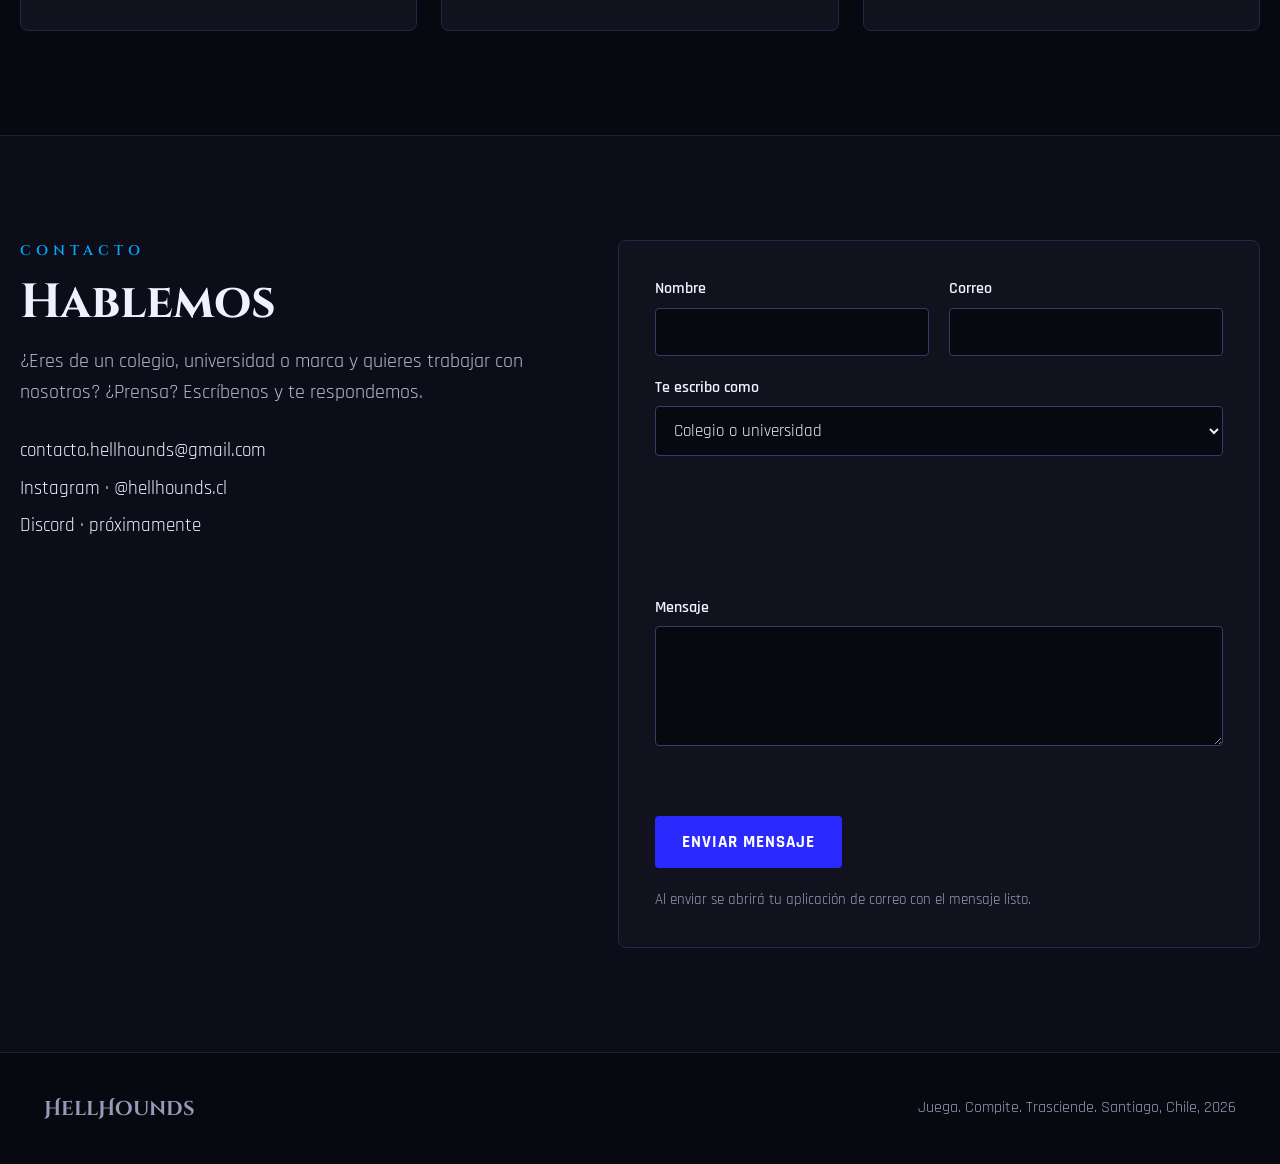
==== commit 0c339977: "fix: ocultar equipo y actualizar contacto e Instagram" ====
--- a/index.html
+++ b/index.html
@@ -85,13 +85,6 @@
       </article>
     </div>
 
-    <h3 class="sub" id="equipo">El equipo</h3>
-    <div class="row">
-      <div class="member"><div class="photo">Foto</div><div><h3>[NOMBRE]</h3><p>CEO y fundador</p></div></div>
-      <div class="member"><div class="photo">Foto</div><div><h3>[NOMBRE]</h3><p>[ROL]</p></div></div>
-      <div class="member"><div class="photo">Foto</div><div><h3>[NOMBRE]</h3><p>[ROL]</p></div></div>
-      <div class="member"><div class="photo">Foto</div><div><h3>[NOMBRE]</h3><p>[ROL]</p></div></div>
-    </div>
   </div>
 </section>
 
@@ -103,8 +96,7 @@
       <p class="lead">¿Eres de un colegio, universidad o marca y quieres trabajar con nosotros? ¿Prensa? Escríbenos y te respondemos.</p>
       <div class="channels">
         <a href="mailto:contacto.hellhounds@gmail.com">contacto.hellhounds@gmail.com</a>
-        <!-- TODO: cuando estén listos, cambiar cada <span> por <a href="URL"> con el usuario o la invitación -->
-        <span>Instagram · próximamente</span>
+        <a href="https://www.instagram.com/hellhounds.cl/" target="_blank" rel="noopener noreferrer" aria-label="Instagram oficial de HellHounds (abre en una pestaña nueva)">Instagram · @hellhounds.cl</a>
         <span>Discord · próximamente</span>
       </div>
     </div>
@@ -137,8 +129,8 @@
 </footer>
 
 <script>
-// Correo que recibe los mensajes del formulario. Cámbialo si usas otra dirección.
-const CONTACT_EMAIL = 'contacto@hellhounds.cl';
+// Mantener sincronizado con el correo visible en la sección Contacto.
+const CONTACT_EMAIL = 'contacto.hellhounds@gmail.com';
 document.getElementById('contact-form').addEventListener('submit', function (e) {
   e.preventDefault();
   const f = e.target;
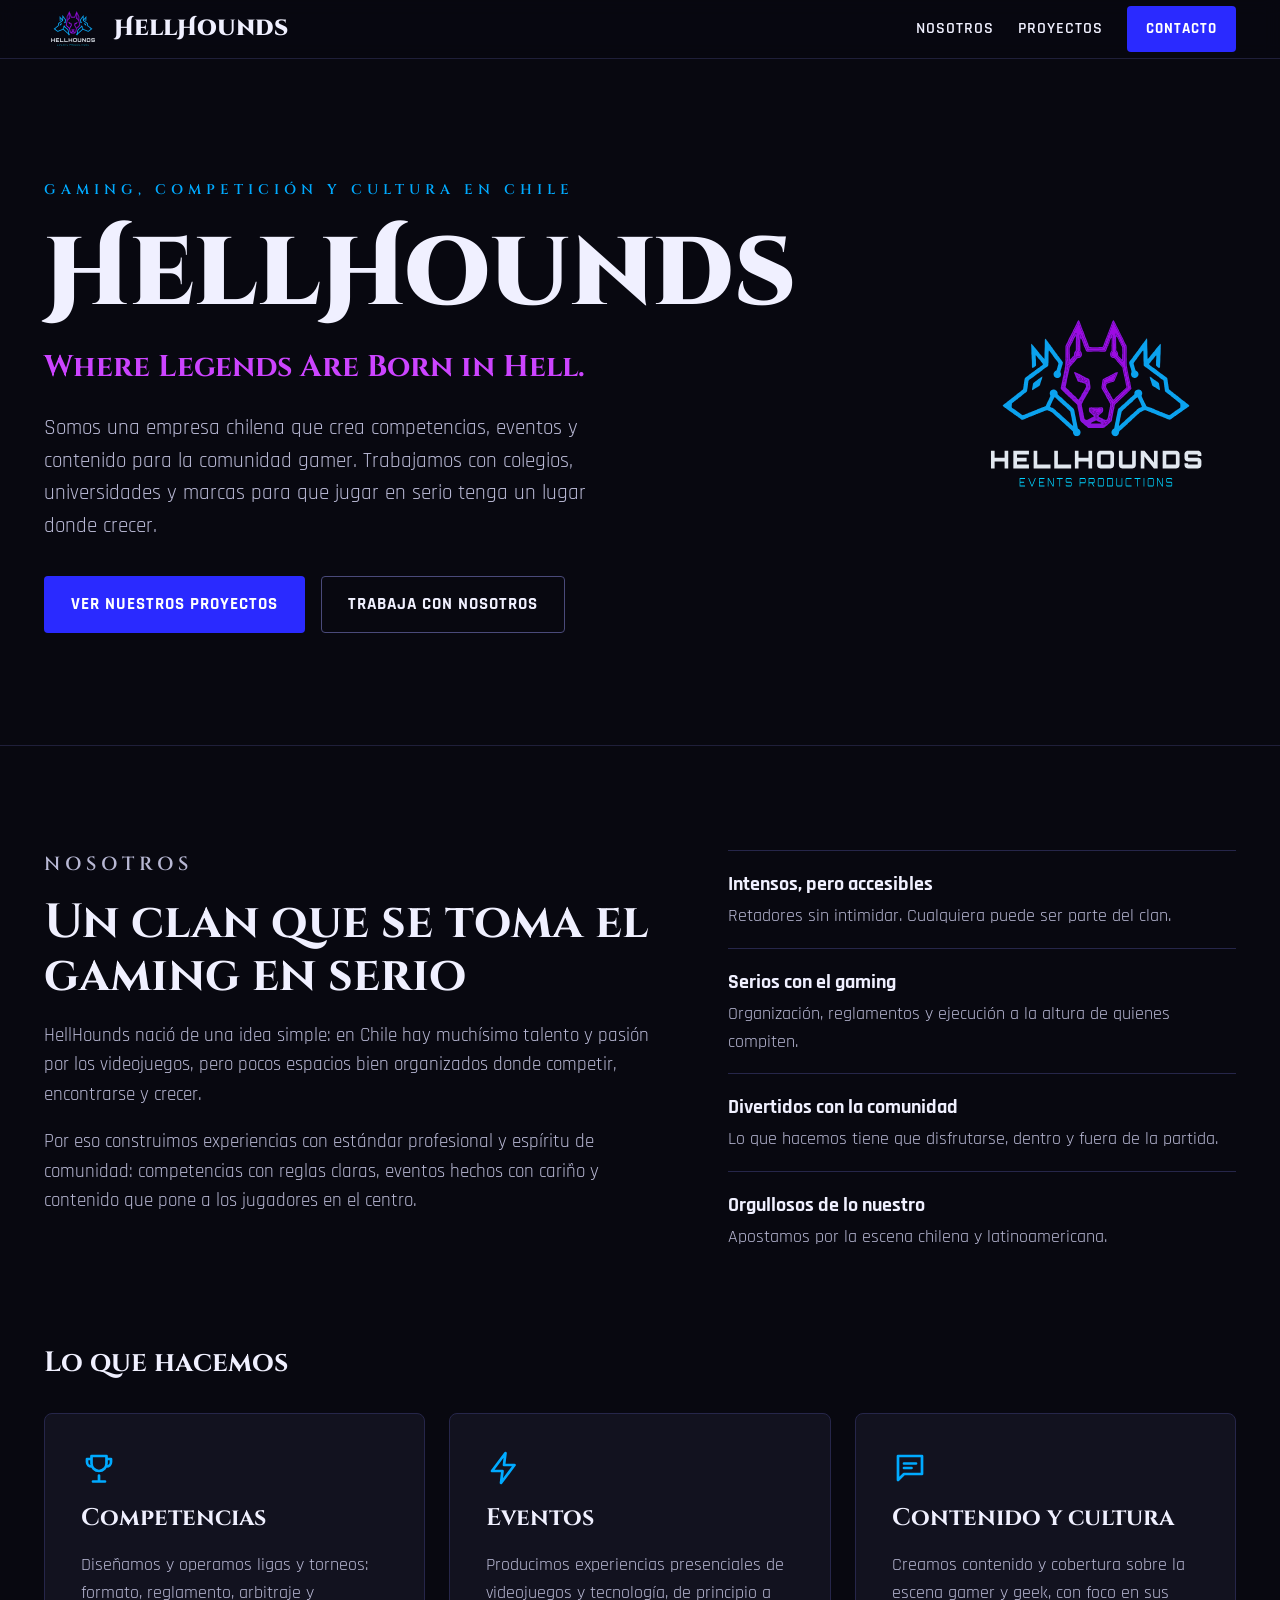
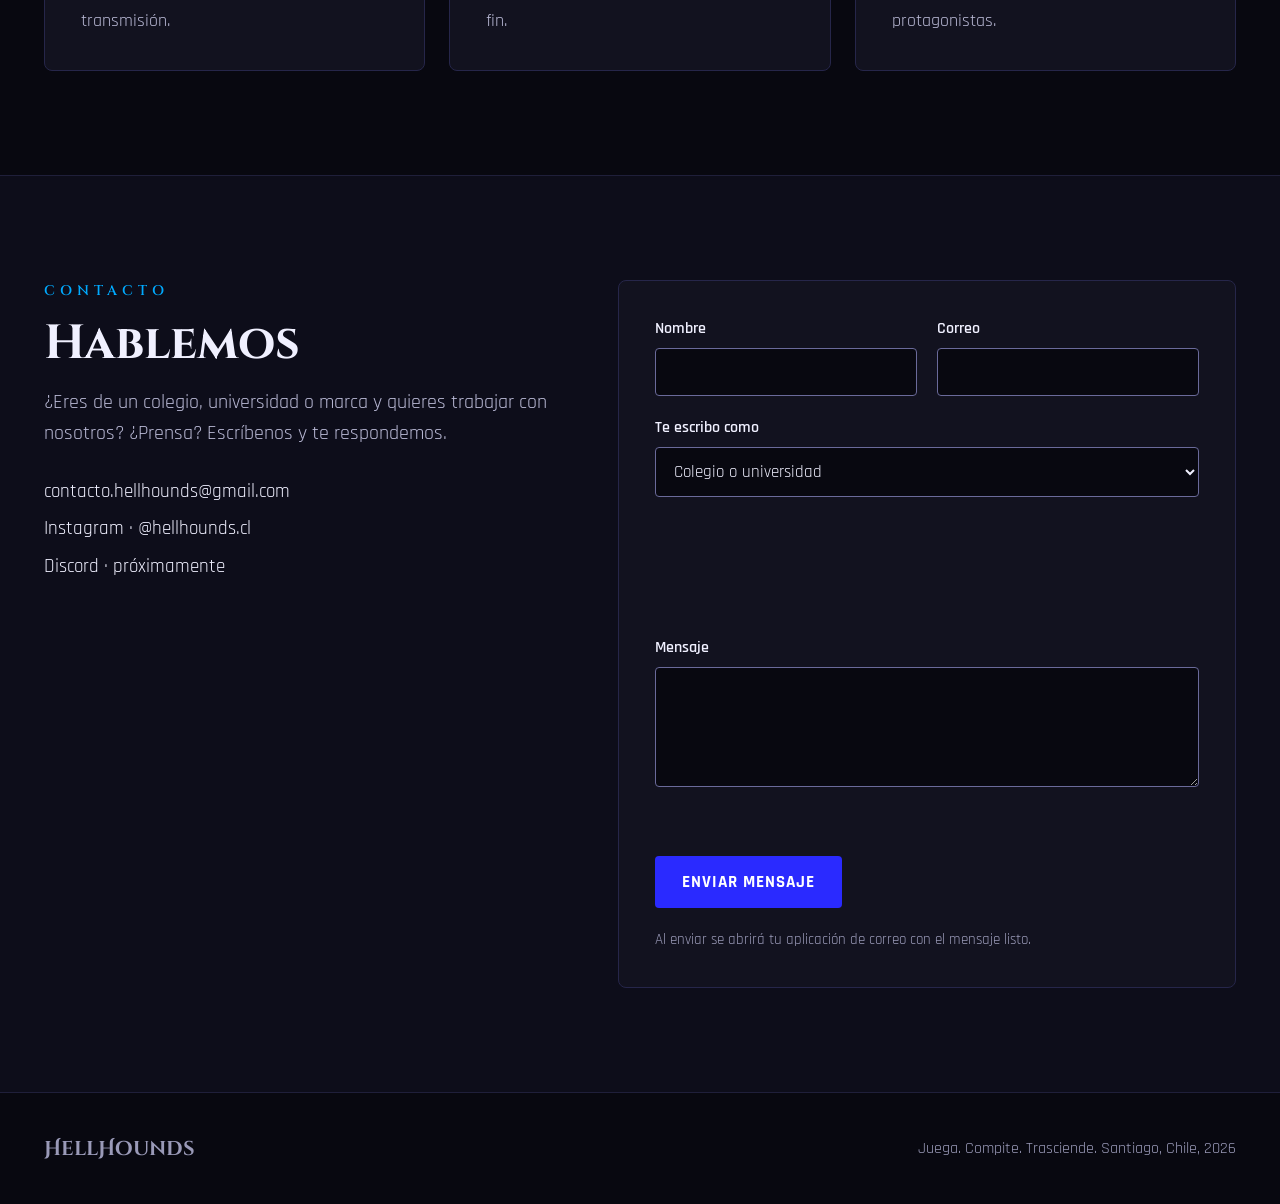
==== commit 00d25d2f: "feat(branding): incorporar logotipo oficial en portada, cabecera y favicon" ====
--- a/index.html
+++ b/index.html
@@ -8,7 +8,13 @@
 <meta property="og:title" content="HellHounds">
 <meta property="og:description" content="Gaming, competición y cultura en Chile.">
 <meta property="og:locale" content="es_CL">
-<link rel="icon" href="data:image/svg+xml,%3Csvg xmlns='http://www.w3.org/2000/svg' viewBox='0 0 64 64'%3E%3Crect width='64' height='64' rx='12' fill='%23080810'/%3E%3Cpath d='M20 42 L20 20 L25 10 L29 20 L35 20 L39 10 L44 20 L44 42 L32 56 Z' fill='none' stroke='%23aa00ff' stroke-width='3' stroke-linejoin='round'/%3E%3Ccircle cx='27' cy='32' r='2.5' fill='%2300aaff'/%3E%3Ccircle cx='37' cy='32' r='2.5' fill='%2300aaff'/%3E%3C/svg%3E">
+<meta property="og:type" content="website">
+<meta property="og:url" content="https://hellhounds.cl/">
+<link rel="canonical" href="https://hellhounds.cl/">
+<meta name="robots" content="index, follow">
+<meta name="theme-color" content="#080810">
+<meta name="twitter:card" content="summary">
+<link rel="icon" type="image/svg+xml" href="Hellhounds_Logo_BGBK.svg">
 <link rel="preconnect" href="https://fonts.googleapis.com">
 <link rel="preconnect" href="https://fonts.gstatic.com" crossorigin>
 <link rel="stylesheet" href="https://fonts.googleapis.com/css2?family=Cinzel+Decorative:wght@700;900&family=Cinzel:wght@600;700&family=Rajdhani:wght@400;500;600;700&display=swap">
@@ -19,7 +25,7 @@
 <header>
   <nav class="wrap" aria-label="Principal">
     <a href="index.html" class="brand" aria-label="HellHounds, inicio">
-      <svg width="38" height="38" viewBox="0 0 64 64" fill="none" stroke="#00aaff" stroke-width="2.5" stroke-linejoin="round" aria-hidden="true"><path d="M4 44 L4 28 L8 21 L12 28 L16 28 L19 33 L19 46 L12 52 Z"/><path d="M60 44 L60 28 L56 21 L52 28 L48 28 L45 33 L45 46 L52 52 Z"/><path d="M20 42 L20 20 L25 10 L29 20 L35 20 L39 10 L44 20 L44 42 L32 56 Z" stroke="#aa00ff"/><circle cx="27" cy="32" r="2" fill="#00aaff"/><circle cx="37" cy="32" r="2" fill="#00aaff"/></svg>
+      <img class="brand-logo" src="Hellhounds_Logo_BGBK.svg" width="58" height="58" alt="" decoding="async">
       HellHounds
     </a>
     <div class="links">
@@ -36,7 +42,7 @@
     <div class="hero-text">
       <p class="kicker">Gaming, competición y cultura en Chile</p>
       <h1>HellHounds</h1>
-      <p class="tagline">Where Legends Are Born in Hell.</p>
+      <p class="tagline" lang="en">Where Legends Are Born in Hell.</p>
       <p class="lead">Somos una empresa chilena que crea competencias, eventos y contenido para la comunidad gamer. Trabajamos con colegios, universidades y marcas para que jugar en serio tenga un lugar donde crecer.</p>
       <div class="row" style="gap:16px;padding-top:8px">
         <a href="proyectos.html" class="btn btn-primary">Ver nuestros proyectos</a>
@@ -44,7 +50,7 @@
       </div>
     </div>
     <div class="hero-mark">
-      <svg viewBox="0 0 64 64" fill="none" stroke="#00aaff" stroke-width="1.2" stroke-linejoin="round" role="img" aria-label="Emblema de Cerbero, el perro de tres cabezas"><path d="M4 44 L4 28 L8 21 L12 28 L16 28 L19 33 L19 46 L12 52 Z"/><path d="M60 44 L60 28 L56 21 L52 28 L48 28 L45 33 L45 46 L52 52 Z"/><path d="M20 42 L20 20 L25 10 L29 20 L35 20 L39 10 L44 20 L44 42 L32 56 Z" stroke="#aa00ff"/><circle cx="27" cy="32" r="1.6" fill="#00aaff"/><circle cx="37" cy="32" r="1.6" fill="#00aaff"/><circle cx="9" cy="35" r="1.2" fill="#00aaff"/><circle cx="14" cy="35" r="1.2" fill="#00aaff"/><circle cx="50" cy="35" r="1.2" fill="#00aaff"/><circle cx="55" cy="35" r="1.2" fill="#00aaff"/><path d="M28 46 L32 50 L36 46" stroke="#aa00ff"/></svg>
+      <img src="Hellhounds_Logo_BGBK.svg" width="340" height="340" alt="Logotipo oficial de HellHounds" decoding="async">
     </div>
   </div>
 </section>
--- a/styles.css
+++ b/styles.css
@@ -17,7 +17,7 @@
 :focus-visible{outline:2px solid var(--neon);outline-offset:3px}
 .wrap{max-width:1240px;margin:0 auto;padding:0 24px}
 section{border-bottom:1px solid var(--line);scroll-margin-top:84px}
-.pad{padding:104px 0}
+.pad{padding-block:104px}
 .alt{background:var(--deep)}
 h1,h2,h3,p{margin:0}
 .kicker{font-family:var(--serif);font-weight:600;font-size:14px;letter-spacing:5px;text-transform:uppercase;color:var(--neon)}
@@ -34,15 +34,15 @@
 
 /* Header */
 header{position:sticky;top:0;z-index:10;background:rgba(8,8,16,.94);backdrop-filter:blur(8px);border-bottom:1px solid var(--line)}
-nav{display:flex;flex-wrap:wrap;align-items:center;justify-content:space-between;gap:16px;padding-top:14px;padding-bottom:14px}
+nav{display:flex;flex-wrap:wrap;align-items:center;justify-content:space-between;gap:16px;padding-block:14px}
 .brand{display:flex;align-items:center;gap:12px;font-family:var(--display);font-weight:900;font-size:22px}
 .links{display:flex;flex-wrap:wrap;align-items:center;gap:24px;font-weight:600;font-size:16px;letter-spacing:1px;text-transform:uppercase}
 .links .btn{min-height:44px;padding:10px 18px;font-size:15px}
 
 /* Hero */
-.hero{display:flex;flex-wrap:wrap;align-items:center;gap:64px;padding:120px 0 112px}
+.hero{display:flex;flex-wrap:wrap;align-items:center;gap:64px;padding-block:120px 112px}
 .hero-text{flex:999 1 520px;min-width:0;display:flex;flex-direction:column;gap:26px}
-.hero h1{font-family:var(--display);font-weight:900;font-size:clamp(52px,9vw,96px);line-height:1}
+.hero h1{font-family:var(--display);font-weight:900;font-size:clamp(34px,9vw,96px);line-height:1;overflow-wrap:break-word}
 .tagline{font-family:var(--serif);font-weight:700;font-size:clamp(22px,3vw,30px);line-height:1.25;color:var(--violet)}
 .hero .lead{font-size:21px;max-width:580px}
 .hero-mark{flex:1 1 280px;display:flex;justify-content:center}
@@ -109,7 +109,7 @@
 form{flex:1 1 460px;min-width:0;background:var(--surface);border:1px solid var(--card-line);border-radius:8px;padding:36px;display:flex;flex-direction:column;gap:20px}
 .field{flex:1 1 200px;display:flex;flex-direction:column;gap:6px}
 label{font-weight:600;font-size:16px}
-input,select,textarea{background:var(--void);border:1px solid #3a3a6a;border-radius:4px;color:var(--text);padding:12px 14px;font-size:17px;font-family:inherit;min-height:48px;width:100%}
+input,select,textarea{background:var(--void);border:1px solid #6a6a9a;border-radius:4px;color:var(--text);padding:12px 14px;font-size:17px;font-family:inherit;min-height:48px;width:100%}
 textarea{resize:vertical;min-height:120px}
 input:focus,select:focus,textarea:focus{border-color:var(--neon);outline:none;box-shadow:0 0 0 2px rgba(0,170,255,.35)}
 .form-note{font-size:15px;color:var(--dim)}
@@ -118,8 +118,8 @@
 footer .brand{font-size:20px;font-weight:700}
 
 @media (max-width:640px){
-  .pad{padding:72px 0}
-  .hero{padding:72px 0 64px;gap:40px}
+  .pad{padding-block:72px}
+  .hero{padding-block:72px 64px;gap:40px}
   .links{gap:16px;font-size:15px}
   .pillar,.proj,.req,form{padding:24px}
 }
@@ -134,4 +134,4 @@
 .sub{font-family:var(--serif);font-weight:700;font-size:28px;margin:72px 0 28px}
 .nav-current{color:var(--neon)}
 .proj .go{color:var(--text)}
-.page-head{padding:96px 0 56px}
+.page-head{padding-block:96px 56px}
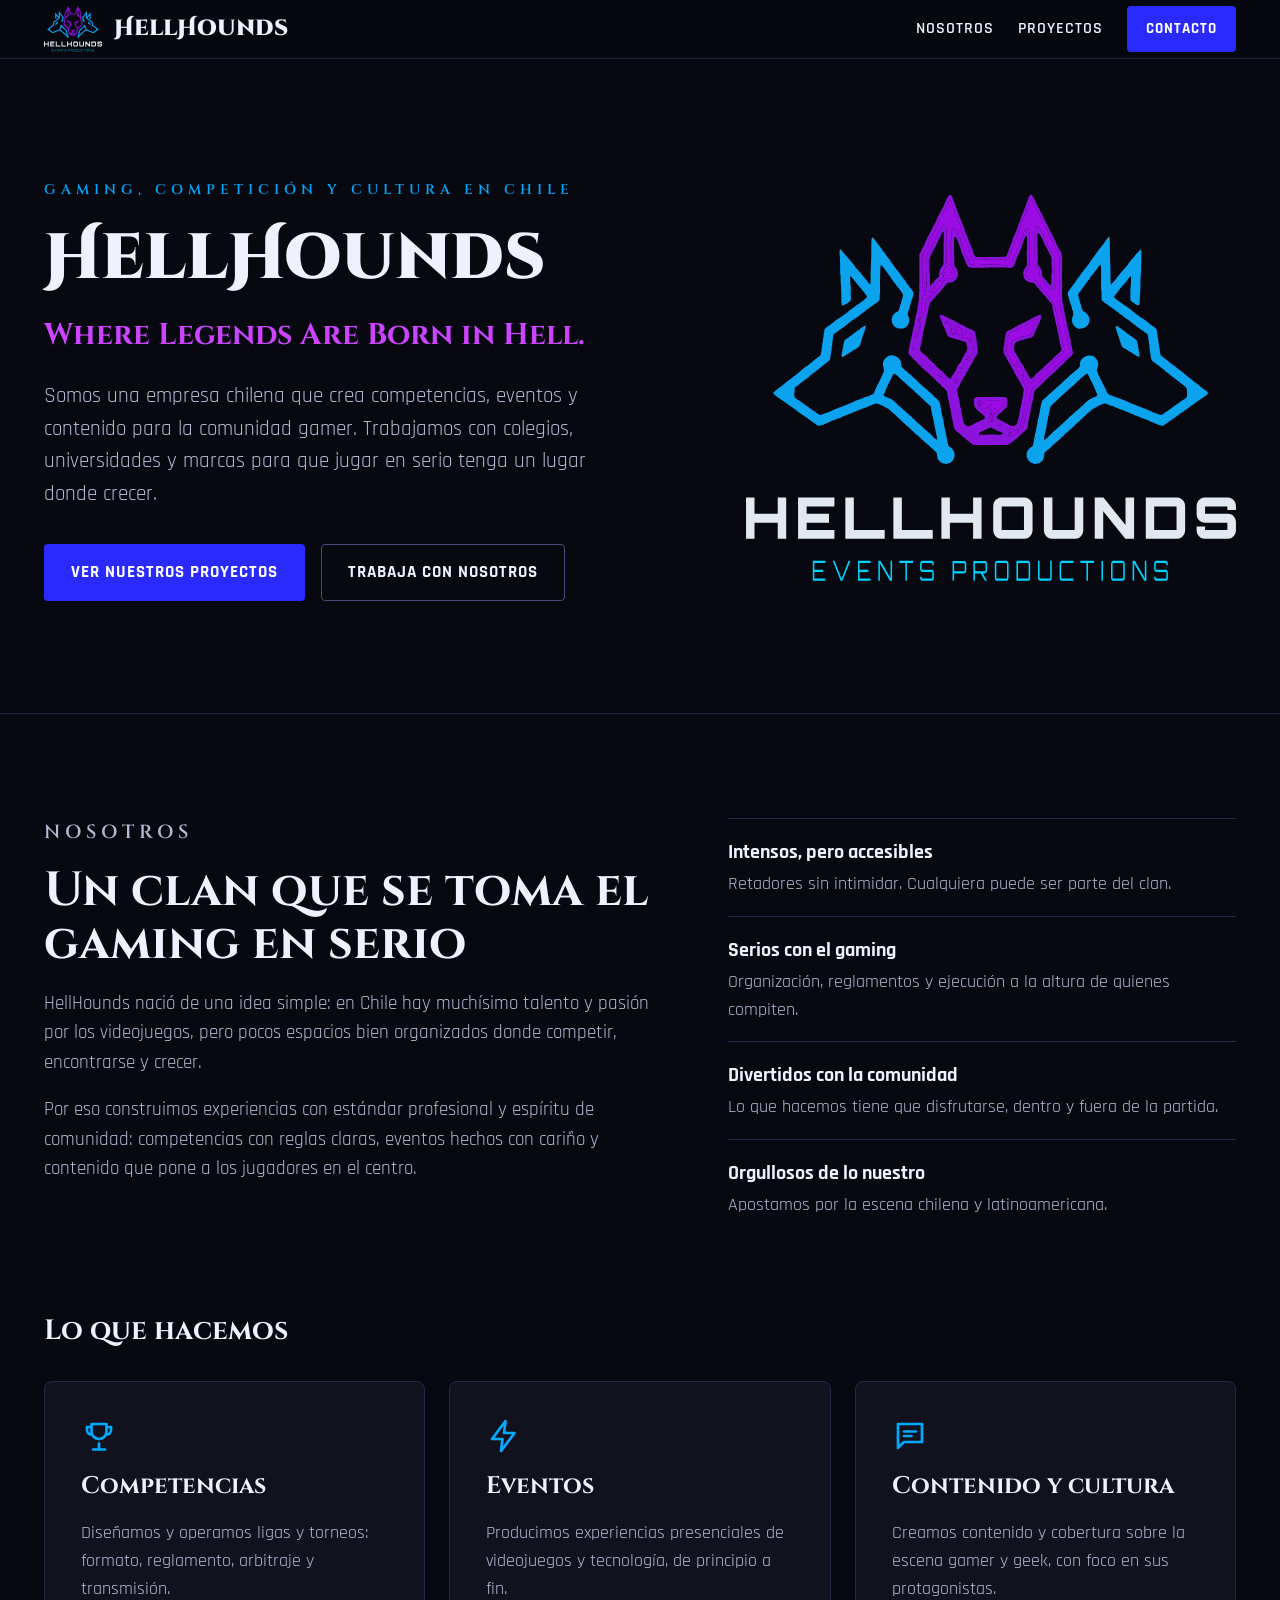
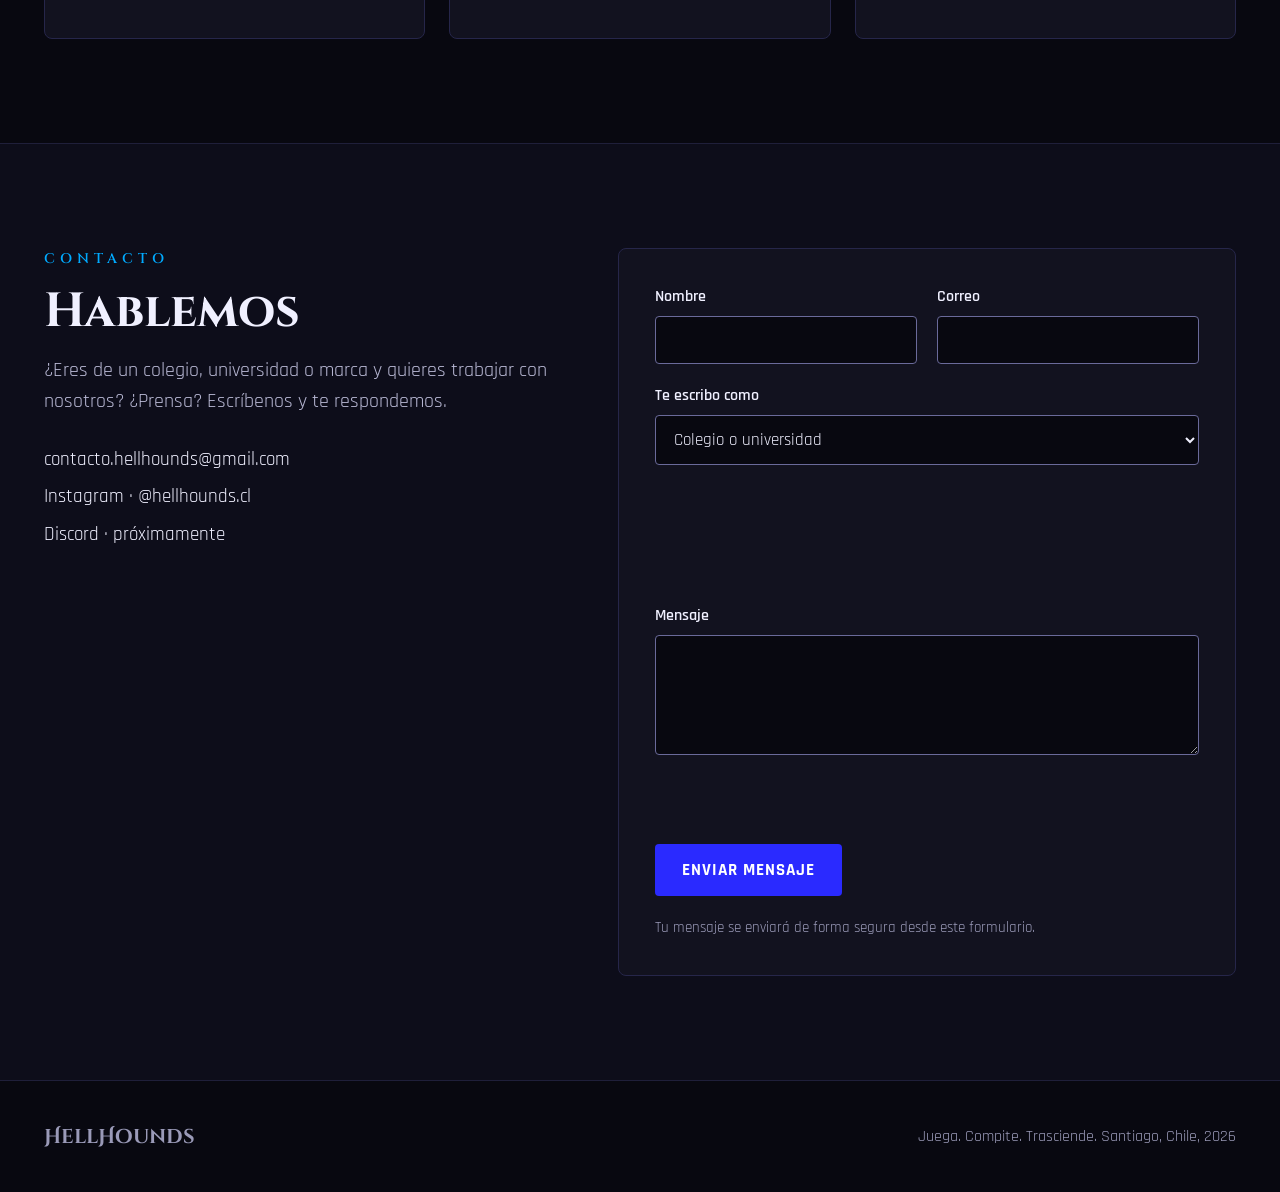
==== commit 7d55e1b9: "feat(contacto): conectar formulario a API y Turnstile en auditoria" ====
--- a/index.html
+++ b/index.html
@@ -120,8 +120,13 @@
         </select>
       </div>
       <div class="field"><label for="f-msg">Mensaje</label><textarea id="f-msg" name="mensaje" rows="4" required></textarea></div>
+      <div class="cf-turnstile" data-sitekey="0x4AAAAAAFfR6GEIsPa_AjQl" data-theme="dark"></div>
+      <div class="field" aria-hidden="true" style="position:absolute;left:-10000px;width:1px;height:1px;overflow:hidden">
+        <label for="f-website">Sitio web (dejar vacío)</label>
+        <input id="f-website" name="website" type="text" tabindex="-1" autocomplete="off">
+      </div>
       <button type="submit" class="btn btn-primary" style="align-self:flex-start">Enviar mensaje</button>
-      <p class="form-note">Al enviar se abrirá tu aplicación de correo con el mensaje listo.</p>
+      <p class="form-note" id="contact-status" role="status" aria-live="polite">Tu mensaje se enviará de forma segura desde este formulario.</p>
     </form>
   </div>
 </section>
@@ -134,15 +139,50 @@
   </div>
 </footer>
 
+<script src="https://challenges.cloudflare.com/turnstile/v0/api.js" async defer></script>
 <script>
-// Mantener sincronizado con el correo visible en la sección Contacto.
-const CONTACT_EMAIL = 'contacto.hellhounds@gmail.com';
-document.getElementById('contact-form').addEventListener('submit', function (e) {
-  e.preventDefault();
-  const f = e.target;
-  const subject = 'Contacto web: ' + f.tipo.value + ' - ' + f.nombre.value;
-  const body = 'Nombre: ' + f.nombre.value + '\nCorreo: ' + f.correo.value + '\nTipo: ' + f.tipo.value + '\n\n' + f.mensaje.value;
-  window.location.href = 'mailto:' + CONTACT_EMAIL + '?subject=' + encodeURIComponent(subject) + '&body=' + encodeURIComponent(body);
+const contactForm = document.getElementById('contact-form');
+const contactStatus = document.getElementById('contact-status');
+const contactButton = contactForm.querySelector('button[type="submit"]');
+
+contactForm.addEventListener('submit', async (event) => {
+  event.preventDefault();
+  if (contactButton.disabled) return;
+  const data = new FormData(contactForm);
+  const token = data.get('cf-turnstile-response');
+  if (!token) {
+    contactStatus.textContent = 'Completa la verificación de seguridad antes de enviar.';
+    return;
+  }
+  contactButton.disabled = true;
+  contactButton.textContent = 'Enviando…';
+  contactStatus.textContent = 'Estamos enviando tu mensaje…';
+  try {
+    const response = await fetch('/api/contact', {
+      method: 'POST',
+      headers: { 'Content-Type': 'application/json' },
+      body: JSON.stringify({
+        nombre: data.get('nombre'),
+        correo: data.get('correo'),
+        tipo: data.get('tipo'),
+        mensaje: data.get('mensaje'),
+        website: data.get('website'),
+        token
+      })
+    });
+    const result = await response.json();
+    if (!response.ok || !result.ok) {
+      throw new Error(result.error || 'Ocurrió un problema al enviar el mensaje.');
+    }
+    contactForm.reset();
+    contactStatus.textContent = result.message || '¡Mensaje enviado! Te responderemos pronto.';
+  } catch (error) {
+    contactStatus.textContent = error.message || 'No se pudo enviar el mensaje. Inténtalo de nuevo.';
+  } finally {
+    if (window.turnstile) window.turnstile.reset();
+    contactButton.disabled = false;
+    contactButton.textContent = 'Enviar mensaje';
+  }
 });
 </script>
 </body>
--- a/styles.css
+++ b/styles.css
@@ -36,6 +36,7 @@
 header{position:sticky;top:0;z-index:10;background:rgba(8,8,16,.94);backdrop-filter:blur(8px);border-bottom:1px solid var(--line)}
 nav{display:flex;flex-wrap:wrap;align-items:center;justify-content:space-between;gap:16px;padding-block:14px}
 .brand{display:flex;align-items:center;gap:12px;font-family:var(--display);font-weight:900;font-size:22px}
+.brand-logo{width:58px;height:58px;object-fit:contain;flex:none}
 .links{display:flex;flex-wrap:wrap;align-items:center;gap:24px;font-weight:600;font-size:16px;letter-spacing:1px;text-transform:uppercase}
 .links .btn{min-height:44px;padding:10px 18px;font-size:15px}
 
@@ -46,7 +47,11 @@
 .tagline{font-family:var(--serif);font-weight:700;font-size:clamp(22px,3vw,30px);line-height:1.25;color:var(--violet)}
 .hero .lead{font-size:21px;max-width:580px}
 .hero-mark{flex:1 1 280px;display:flex;justify-content:center}
-.hero-mark svg{width:min(340px,70vw);height:auto}
+.hero-mark img{width:min(520px,85vw);height:auto;display:block;object-fit:contain}
+@media (min-width:1100px){
+  .hero-mark{flex-basis:490px}
+  .hero h1{font-size:clamp(48px,5vw,66px);white-space:nowrap;overflow-wrap:normal}
+}
 
 /* Pillars */
 .pillar{flex:1 1 300px;background:var(--surface);border:1px solid var(--card-line);border-radius:8px;padding:36px;display:flex;flex-direction:column;gap:14px}
